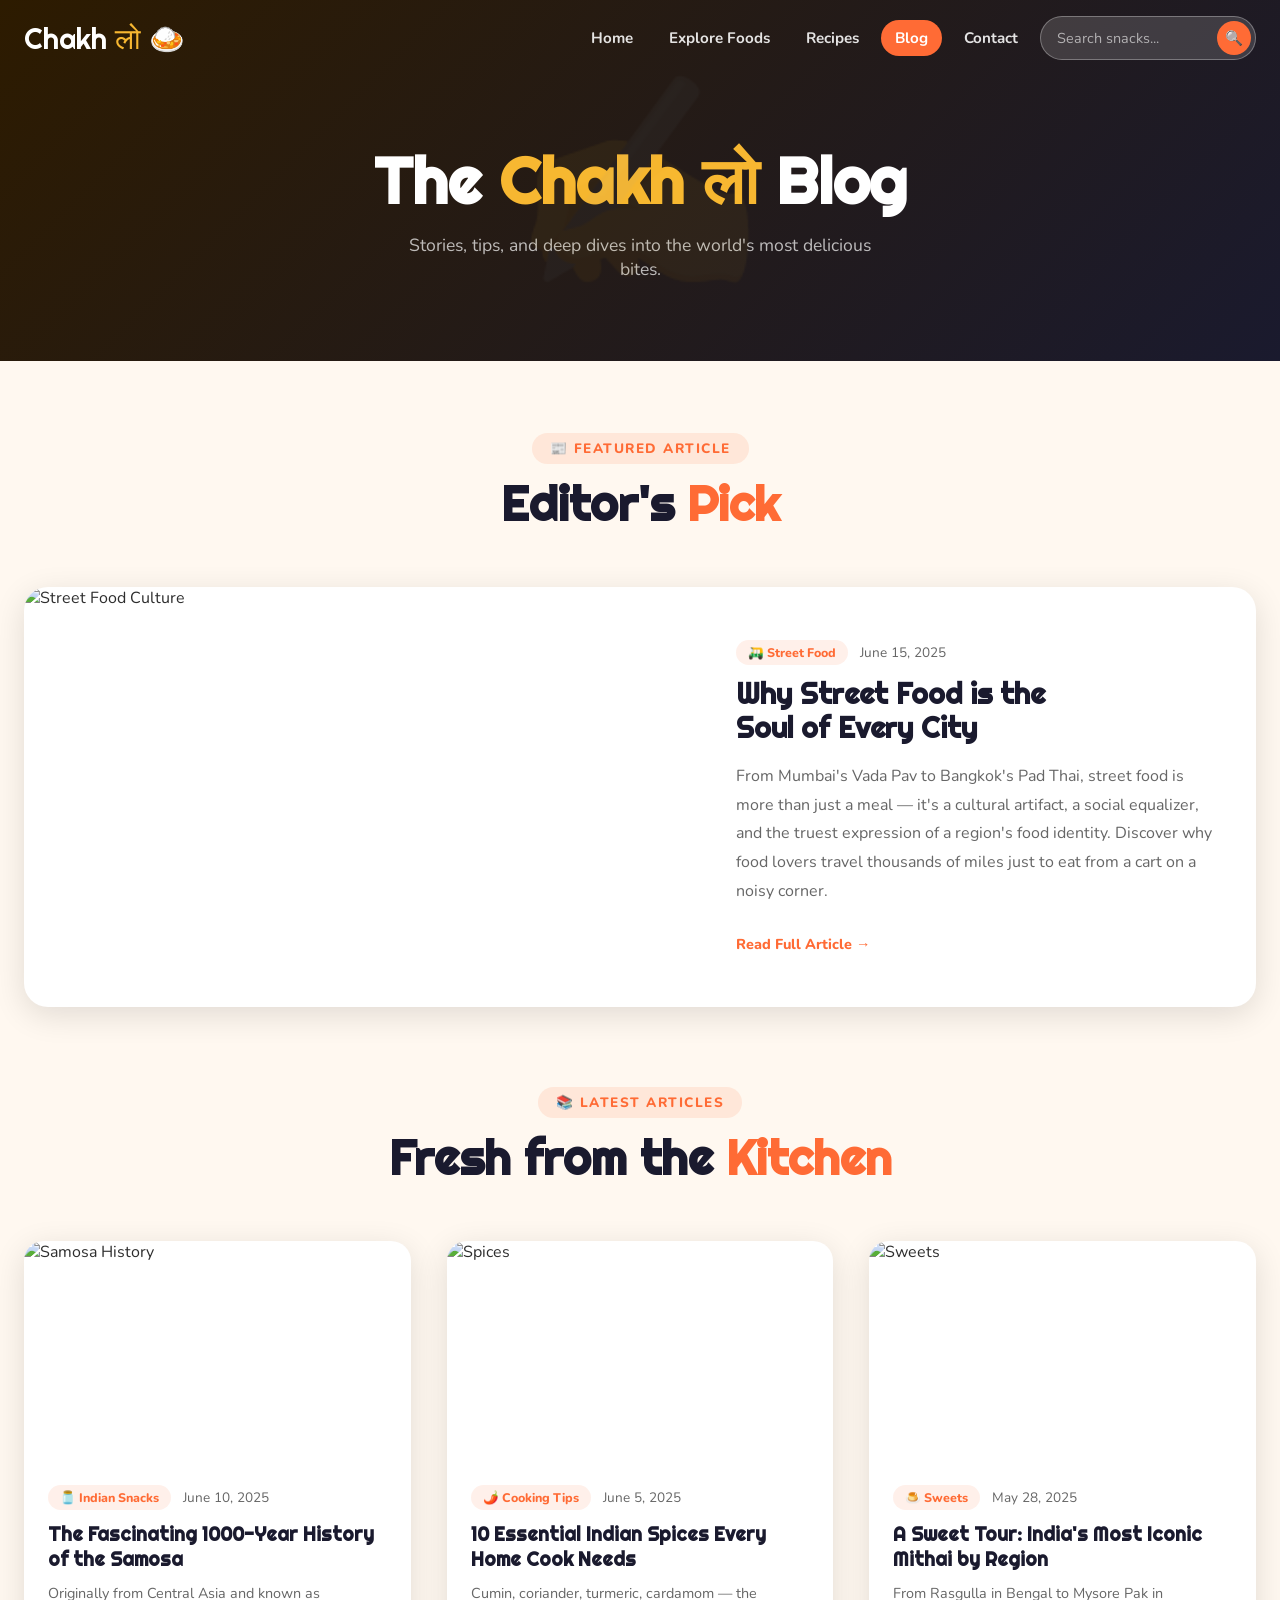
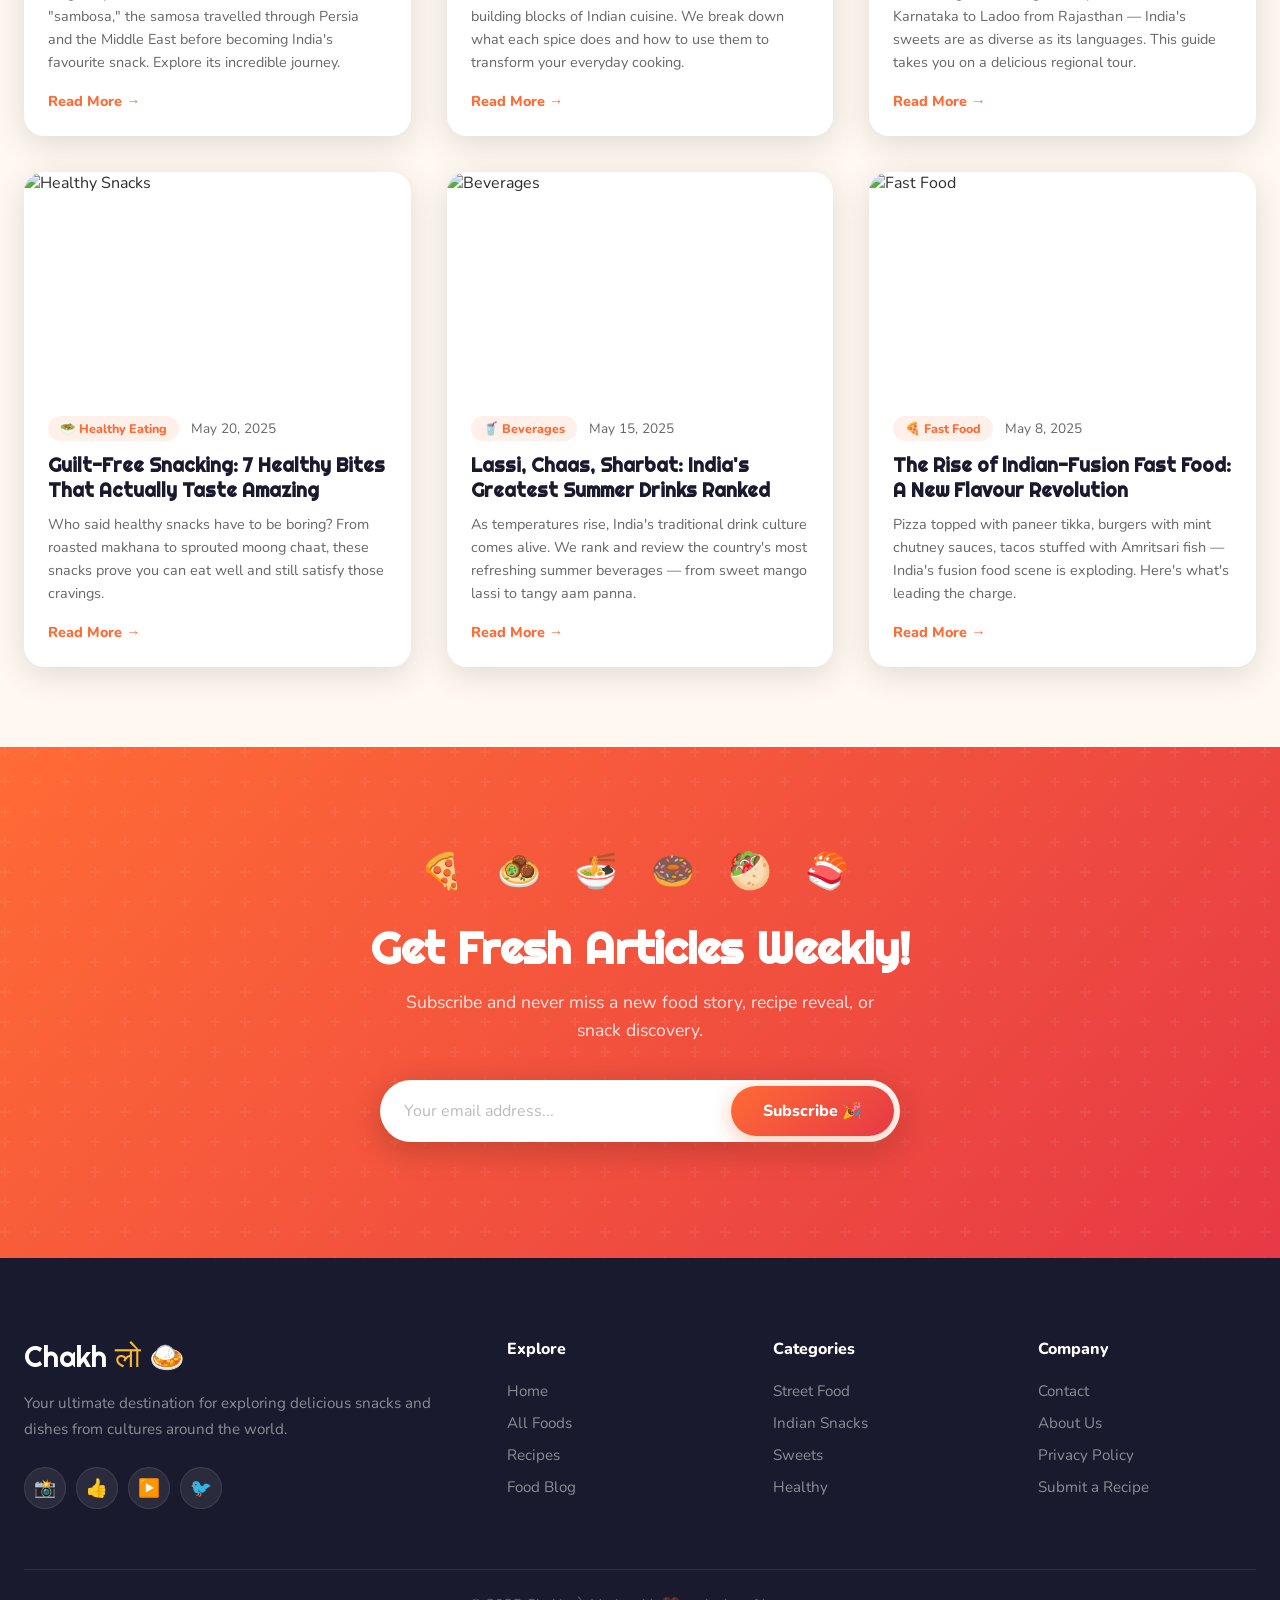
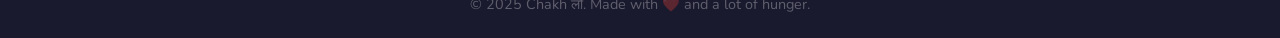
==== blog.html @ fe6eb41f "Add files via upload" ====
<!DOCTYPE html>
<html lang="en">
<head>
  <meta charset="UTF-8" />
  <meta name="viewport" content="width=device-width, initial-scale=1.0" />
  <title>Food Blog – Chakh लो</title>
  <meta name="description" content="Read the latest articles about street snacks, food culture, cooking tips, and more on Chakh लो Blog." />
  <link rel="preconnect" href="https://fonts.googleapis.com" />
  <link rel="preconnect" href="https://fonts.gstatic.com" crossorigin />
  <link href="https://fonts.googleapis.com/css2?family=Righteous&family=Nunito:wght@400;600;700;800&family=Dancing+Script:wght@700&display=swap" rel="stylesheet" />
  <link rel="stylesheet" href="style.css" />
</head>
<body>

  <nav class="navbar scrolled" id="navbar">
    <div class="nav-inner">
      <a href="index.html" class="logo">Chakh <span>लो</span> 🍛</a>
      <button class="hamburger" id="hamburger"><span></span><span></span><span></span></button>
      <ul class="nav-links" id="navLinks">
        <li><a href="index.html">Home</a></li>
        <li><a href="menu.html">Explore Foods</a></li>
        <li><a href="recipes.html">Recipes</a></li>
        <li><a href="blog.html" class="active">Blog</a></li>
        <li><a href="contact.html">Contact</a></li>
        <li><div class="nav-search"><input type="text" placeholder="Search snacks..." id="navSearchInput" /><button onclick="handleNavSearch()">🔍</button></div></li>
      </ul>
    </div>
  </nav>

  <section class="page-hero" data-emoji="✍️">
    <div class="container">
      <h1>The <span>Chakh लो</span> Blog</h1>
      <p>Stories, tips, and deep dives into the world's most delicious bites.</p>
    </div>
  </section>

  <!-- Featured Post -->
  <section style="padding: 72px 0 0; background: var(--cream);">
    <div class="container">
      <div class="section-header">
        <span class="tag">📰 Featured Article</span>
        <h2>Editor's <em>Pick</em></h2>
      </div>
      <div style="background: white; border-radius: 24px; overflow: hidden; box-shadow: var(--shadow); display: grid; grid-template-columns: 1.2fr 1fr; min-height: 420px;" class="reveal">
        <div style="overflow: hidden;">
          <img src="https://images.unsplash.com/photo-1476718406336-bb5a9690ee2a?w=800&q=85" alt="Street Food Culture" style="width:100%; height:100%; object-fit: cover; transition: transform 0.5s;" onmouseover="this.style.transform='scale(1.04)'" onmouseout="this.style.transform='scale(1)'" loading="lazy"/>
        </div>
        <div style="padding: 48px 40px; display: flex; flex-direction: column; justify-content: center;">
          <div class="blog-meta">
            <span class="blog-cat">🛺 Street Food</span>
            <span class="blog-date">June 15, 2025</span>
          </div>
          <h2 style="font-family: var(--font-display); font-size: 1.8rem; color: var(--dark); margin-bottom: 16px; line-height: 1.2;">Why Street Food is the<br/>Soul of Every City</h2>
          <p style="color: var(--text-light); line-height: 1.8; margin-bottom: 28px; font-size: 1rem;">From Mumbai's Vada Pav to Bangkok's Pad Thai, street food is more than just a meal — it's a cultural artifact, a social equalizer, and the truest expression of a region's food identity. Discover why food lovers travel thousands of miles just to eat from a cart on a noisy corner.</p>
          <a href="#" class="blog-read-more">Read Full Article →</a>
        </div>
      </div>
    </div>
  </section>

  <section class="blog-section">
    <div class="container">
      <div class="section-header">
        <span class="tag">📚 Latest Articles</span>
        <h2>Fresh from the <em>Kitchen</em></h2>
      </div>
      <div class="blog-grid">

        <div class="blog-card reveal">
          <div class="blog-card-img">
            <img src="https://images.unsplash.com/photo-1601050690597-df0568f70950?w=500&q=80" alt="Samosa History" loading="lazy"/>
          </div>
          <div class="blog-card-body">
            <div class="blog-meta">
              <span class="blog-cat">🫙 Indian Snacks</span>
              <span class="blog-date">June 10, 2025</span>
            </div>
            <h3>The Fascinating 1000-Year History of the Samosa</h3>
            <p>Originally from Central Asia and known as "sambosa," the samosa travelled through Persia and the Middle East before becoming India's favourite snack. Explore its incredible journey.</p>
            <a href="#" class="blog-read-more">Read More →</a>
          </div>
        </div>

        <div class="blog-card reveal">
          <div class="blog-card-img">
            <img src="https://images.unsplash.com/photo-1455619452474-d2be8b1e70cd?w=500&q=80" alt="Spices" loading="lazy"/>
          </div>
          <div class="blog-card-body">
            <div class="blog-meta">
              <span class="blog-cat">🌶️ Cooking Tips</span>
              <span class="blog-date">June 5, 2025</span>
            </div>
            <h3>10 Essential Indian Spices Every Home Cook Needs</h3>
            <p>Cumin, coriander, turmeric, cardamom — the building blocks of Indian cuisine. We break down what each spice does and how to use them to transform your everyday cooking.</p>
            <a href="#" class="blog-read-more">Read More →</a>
          </div>
        </div>

        <div class="blog-card reveal">
          <div class="blog-card-img">
            <img src="https://images.unsplash.com/photo-1551024601-bec78aea704b?w=500&q=80" alt="Sweets" loading="lazy"/>
          </div>
          <div class="blog-card-body">
            <div class="blog-meta">
              <span class="blog-cat">🍮 Sweets</span>
              <span class="blog-date">May 28, 2025</span>
            </div>
            <h3>A Sweet Tour: India's Most Iconic Mithai by Region</h3>
            <p>From Rasgulla in Bengal to Mysore Pak in Karnataka to Ladoo from Rajasthan — India's sweets are as diverse as its languages. This guide takes you on a delicious regional tour.</p>
            <a href="#" class="blog-read-more">Read More →</a>
          </div>
        </div>

        <div class="blog-card reveal">
          <div class="blog-card-img">
            <img src="https://images.unsplash.com/photo-1512621776951-a57141f2eefd?w=500&q=80" alt="Healthy Snacks" loading="lazy"/>
          </div>
          <div class="blog-card-body">
            <div class="blog-meta">
              <span class="blog-cat">🥗 Healthy Eating</span>
              <span class="blog-date">May 20, 2025</span>
            </div>
            <h3>Guilt-Free Snacking: 7 Healthy Bites That Actually Taste Amazing</h3>
            <p>Who said healthy snacks have to be boring? From roasted makhana to sprouted moong chaat, these snacks prove you can eat well and still satisfy those cravings.</p>
            <a href="#" class="blog-read-more">Read More →</a>
          </div>
        </div>

        <div class="blog-card reveal">
          <div class="blog-card-img">
            <img src="https://images.unsplash.com/photo-1544145945-f90425340c7e?w=500&q=80" alt="Beverages" loading="lazy"/>
          </div>
          <div class="blog-card-body">
            <div class="blog-meta">
              <span class="blog-cat">🥤 Beverages</span>
              <span class="blog-date">May 15, 2025</span>
            </div>
            <h3>Lassi, Chaas, Sharbat: India's Greatest Summer Drinks Ranked</h3>
            <p>As temperatures rise, India's traditional drink culture comes alive. We rank and review the country's most refreshing summer beverages — from sweet mango lassi to tangy aam panna.</p>
            <a href="#" class="blog-read-more">Read More →</a>
          </div>
        </div>

        <div class="blog-card reveal">
          <div class="blog-card-img">
            <img src="https://images.unsplash.com/photo-1565299624946-b28f40a0ae38?w=500&q=80" alt="Fast Food" loading="lazy"/>
          </div>
          <div class="blog-card-body">
            <div class="blog-meta">
              <span class="blog-cat">🍕 Fast Food</span>
              <span class="blog-date">May 8, 2025</span>
            </div>
            <h3>The Rise of Indian-Fusion Fast Food: A New Flavour Revolution</h3>
            <p>Pizza topped with paneer tikka, burgers with mint chutney sauces, tacos stuffed with Amritsari fish — India's fusion food scene is exploding. Here's what's leading the charge.</p>
            <a href="#" class="blog-read-more">Read More →</a>
          </div>
        </div>

      </div>
    </div>
  </section>

  <!-- Newsletter mini CTA -->
  <section class="newsletter">
    <div class="container">
      <div class="newsletter-inner">
        <div class="nl-emojis">🍕 🧆 🍜 🍩 🥙 🍣</div>
        <h2>Get Fresh Articles Weekly!</h2>
        <p>Subscribe and never miss a new food story, recipe reveal, or snack discovery.</p>
        <form class="nl-form" onsubmit="handleSubscribe(event)">
          <div class="nl-input-group">
            <input type="email" placeholder="Your email address..." required id="nlEmail"/>
            <button type="submit" class="btn btn-primary">Subscribe 🎉</button>
          </div>
        </form>
        <div id="nlSuccess" class="nl-success" style="display:none;">🎊 You're in! Welcome to the Chakh लो food family!</div>
      </div>
    </div>
  </section>

  <footer class="footer">
    <div class="container">
      <div class="footer-grid">
        <div class="footer-brand">
          <a href="index.html" class="logo">Chakh <span>लो</span> 🍛</a>
          <p>Your ultimate destination for exploring delicious snacks and dishes from cultures around the world.</p>
          <div class="social-links">
            <a href="#" class="social-btn">📸</a><a href="#" class="social-btn">👍</a><a href="#" class="social-btn">▶️</a><a href="#" class="social-btn">🐦</a>
          </div>
        </div>
        <div class="footer-links"><h4>Explore</h4><ul><li><a href="index.html">Home</a></li><li><a href="menu.html">All Foods</a></li><li><a href="recipes.html">Recipes</a></li><li><a href="blog.html">Food Blog</a></li></ul></div>
        <div class="footer-links"><h4>Categories</h4><ul><li><a href="menu.html?cat=street">Street Food</a></li><li><a href="menu.html?cat=indian">Indian Snacks</a></li><li><a href="menu.html?cat=sweets">Sweets</a></li><li><a href="menu.html?cat=healthy">Healthy</a></li></ul></div>
        <div class="footer-links"><h4>Company</h4><ul><li><a href="contact.html">Contact</a></li><li><a href="#">About Us</a></li><li><a href="#">Privacy Policy</a></li><li><a href="#">Submit a Recipe</a></li></ul></div>
      </div>
      <div class="footer-bottom"><p>© 2025 Chakh लो. Made with ❤️ and a lot of hunger.</p></div>
    </div>
  </footer>

  <script src="main.js"></script>
</body>
</html>
---- style.css ----
/* ============================================
   Chakh लो – Style Sheet
   ============================================ */

:root {
  --orange: #FF6B35;
  --red: #E63946;
  --yellow: #F7B731;
  --cream: #FFF8F0;
  --dark: #1A1A2E;
  --darkbrown: #2D1B00;
  --white: #FFFFFF;
  --green: #27AE60;
  --purple: #9B59B6;
  --teal: #1ABC9C;
  --text: #2D2D2D;
  --text-light: #666;
  --shadow: 0 8px 32px rgba(0,0,0,0.12);
  --shadow-hover: 0 16px 48px rgba(0,0,0,0.2);
  --radius: 20px;
  --radius-sm: 12px;
  --font-display: 'Righteous', cursive;
  --font-body: 'Nunito', sans-serif;
  --font-accent: 'Dancing Script', cursive;
  --transition: all 0.3s cubic-bezier(0.4, 0, 0.2, 1);
}

*, *::before, *::after { box-sizing: border-box; margin: 0; padding: 0; }

html { scroll-behavior: smooth; }

body {
  font-family: var(--font-body);
  background: var(--cream);
  color: var(--text);
  overflow-x: hidden;
}

img { max-width: 100%; display: block; }
a { text-decoration: none; color: inherit; }
ul { list-style: none; }

.container {
  max-width: 1280px;
  margin: 0 auto;
  padding: 0 24px;
}

/* ---- BUTTONS ---- */
.btn {
  display: inline-flex;
  align-items: center;
  gap: 8px;
  padding: 14px 32px;
  border-radius: 50px;
  font-family: var(--font-body);
  font-weight: 800;
  font-size: 1rem;
  cursor: pointer;
  border: none;
  transition: var(--transition);
  white-space: nowrap;
}
.btn-primary {
  background: linear-gradient(135deg, var(--orange), var(--red));
  color: white;
  box-shadow: 0 4px 20px rgba(255,107,53,0.4);
}
.btn-primary:hover {
  transform: translateY(-3px);
  box-shadow: 0 8px 32px rgba(255,107,53,0.55);
}
.btn-outline {
  background: transparent;
  color: white;
  border: 2px solid rgba(255,255,255,0.7);
}
.btn-outline:hover {
  background: rgba(255,255,255,0.15);
  border-color: white;
  transform: translateY(-3px);
}
.btn-outline-dark {
  background: transparent;
  color: var(--dark);
  border: 2px solid var(--dark);
  padding: 14px 32px;
}
.btn-outline-dark:hover {
  background: var(--dark);
  color: white;
  transform: translateY(-3px);
}
.btn-sm {
  background: linear-gradient(135deg, var(--orange), var(--red));
  color: white;
  padding: 10px 22px;
  font-size: 0.9rem;
  border-radius: 50px;
  display: inline-flex;
  align-items: center;
  gap: 6px;
  font-weight: 800;
  transition: var(--transition);
}
.btn-sm:hover { transform: translateY(-2px); box-shadow: 0 6px 20px rgba(255,107,53,0.4); }

/* ---- SECTION HEADER ---- */
.section-header {
  text-align: center;
  margin-bottom: 56px;
}
.section-header .tag {
  display: inline-block;
  background: rgba(255,107,53,0.12);
  color: var(--orange);
  font-weight: 800;
  font-size: 0.85rem;
  letter-spacing: 1.5px;
  text-transform: uppercase;
  padding: 6px 18px;
  border-radius: 50px;
  margin-bottom: 14px;
}
.section-header h2 {
  font-family: var(--font-display);
  font-size: clamp(2rem, 4vw, 3rem);
  color: var(--dark);
  line-height: 1.1;
  margin-bottom: 12px;
}
.section-header h2 em {
  font-style: normal;
  color: var(--orange);
}
.section-header p {
  color: var(--text-light);
  font-size: 1.1rem;
  max-width: 500px;
  margin: 0 auto;
}

.center-btn { text-align: center; margin-top: 48px; }

/* ============================================
   NAVBAR
   ============================================ */
.navbar {
  position: fixed;
  top: 0; left: 0; right: 0;
  z-index: 1000;
  padding: 16px 0;
  transition: var(--transition);
}
.navbar.scrolled {
  background: rgba(255,248,240,0.95);
  backdrop-filter: blur(20px);
  box-shadow: 0 4px 24px rgba(0,0,0,0.1);
  padding: 10px 0;
}
.nav-inner {
  max-width: 1280px;
  margin: 0 auto;
  padding: 0 24px;
  display: flex;
  align-items: center;
  gap: 32px;
}
.logo {
  font-family: var(--font-display);
  font-size: 1.8rem;
  color: white;
  white-space: nowrap;
  transition: var(--transition);
}
.navbar.scrolled .logo { color: var(--dark); }
.logo span { color: var(--yellow); }
.nav-links {
  display: flex;
  align-items: center;
  gap: 8px;
  margin-left: auto;
  flex-wrap: wrap;
}
.nav-links a {
  font-weight: 700;
  color: rgba(255,255,255,0.88);
  padding: 8px 14px;
  border-radius: 50px;
  transition: var(--transition);
  font-size: 0.95rem;
}
.navbar.scrolled .nav-links a { color: var(--text); }
.nav-links a:hover, .nav-links a.active {
  background: var(--orange);
  color: white !important;
}
.nav-search {
  display: flex;
  align-items: center;
  gap: 0;
  background: rgba(255,255,255,0.15);
  border-radius: 50px;
  padding: 4px 4px 4px 16px;
  border: 1.5px solid rgba(255,255,255,0.3);
  transition: var(--transition);
}
.navbar.scrolled .nav-search {
  background: #f0e8dc;
  border-color: #ddd;
}
.nav-search input {
  background: none;
  border: none;
  outline: none;
  color: white;
  font-family: var(--font-body);
  font-size: 0.9rem;
  width: 160px;
}
.navbar.scrolled .nav-search input { color: var(--text); }
.nav-search input::placeholder { color: rgba(255,255,255,0.6); }
.navbar.scrolled .nav-search input::placeholder { color: #999; }
.nav-search button {
  background: var(--orange);
  border: none;
  color: white;
  border-radius: 50%;
  width: 34px; height: 34px;
  cursor: pointer;
  font-size: 0.9rem;
  transition: var(--transition);
  display: flex; align-items: center; justify-content: center;
}
.nav-search button:hover { background: var(--red); transform: scale(1.1); }
.hamburger {
  display: none;
  flex-direction: column;
  gap: 5px;
  background: none;
  border: none;
  cursor: pointer;
  padding: 6px;
  margin-left: auto;
}
.hamburger span {
  display: block;
  width: 26px; height: 2.5px;
  background: white;
  border-radius: 4px;
  transition: var(--transition);
}
.navbar.scrolled .hamburger span { background: var(--dark); }

/* ============================================
   HERO
   ============================================ */
.hero {
  min-height: 100vh;
  background: linear-gradient(135deg, #1A1A2E 0%, #2D1B00 40%, #FF6B35 100%);
  display: flex;
  align-items: center;
  position: relative;
  overflow: hidden;
  padding: 120px 24px 60px;
}
.hero-bg-shapes {
  position: absolute;
  inset: 0;
  pointer-events: none;
}
.shape {
  position: absolute;
  border-radius: 50%;
  opacity: 0.07;
  background: var(--yellow);
}
.s1 { width: 600px; height: 600px; top: -200px; left: -200px; animation: pulse 8s infinite; }
.s2 { width: 400px; height: 400px; bottom: -100px; right: 30%; background: var(--orange); animation: pulse 6s infinite 2s; }
.s3 { width: 200px; height: 200px; top: 30%; right: 10%; background: white; animation: pulse 5s infinite 1s; }

@keyframes pulse {
  0%, 100% { transform: scale(1); }
  50% { transform: scale(1.08); }
}

.hero-food-float {
  position: absolute;
  inset: 0;
  pointer-events: none;
}
.float-item {
  position: absolute;
  font-size: 2.5rem;
  animation: floatAnim 6s ease-in-out infinite;
  opacity: 0.5;
  filter: drop-shadow(0 4px 12px rgba(0,0,0,0.3));
}
.f1 { top: 15%; left: 5%; animation-delay: 0s; font-size: 2.2rem; }
.f2 { top: 70%; left: 8%; animation-delay: 1s; font-size: 2.8rem; }
.f3 { top: 20%; right: 5%; animation-delay: 2s; font-size: 2rem; }
.f4 { top: 80%; right: 8%; animation-delay: 0.5s; font-size: 2.5rem; }
.f5 { top: 50%; left: 2%; animation-delay: 1.5s; font-size: 2rem; }
.f6 { top: 40%; right: 2%; animation-delay: 2.5s; font-size: 2.2rem; }
.f7 { bottom: 20%; left: 12%; animation-delay: 3s; font-size: 1.8rem; }
.f8 { top: 10%; right: 15%; animation-delay: 0.8s; font-size: 2rem; }

@keyframes floatAnim {
  0%, 100% { transform: translateY(0) rotate(0deg); }
  33% { transform: translateY(-20px) rotate(5deg); }
  66% { transform: translateY(10px) rotate(-3deg); }
}

.hero-content {
  position: relative;
  z-index: 2;
  max-width: 620px;
  flex-shrink: 0;
}
.hero-badge {
  display: inline-flex;
  align-items: center;
  gap: 6px;
  background: rgba(247,183,49,0.2);
  border: 1.5px solid rgba(247,183,49,0.5);
  color: var(--yellow);
  padding: 8px 20px;
  border-radius: 50px;
  font-weight: 800;
  font-size: 0.9rem;
  margin-bottom: 24px;
  animation: slideDown 0.6s ease both;
}
.hero-title {
  margin-bottom: 20px;
  animation: slideUp 0.7s ease both 0.1s;
}
.hero-title .line1 {
  display: block;
  font-family: var(--font-accent);
  font-size: clamp(2.8rem, 6vw, 5rem);
  color: var(--yellow);
  line-height: 1;
  text-shadow: 0 4px 20px rgba(247,183,49,0.4);
}
.hero-title .line2 {
  display: block;
  font-family: var(--font-display);
  font-size: clamp(2rem, 5vw, 3.8rem);
  color: white;
  line-height: 1.1;
  margin-top: 8px;
}
.hero-title .line2 em {
  font-style: normal;
  background: linear-gradient(to right, var(--orange), var(--yellow));
  -webkit-background-clip: text;
  -webkit-text-fill-color: transparent;
  background-clip: text;
}
.hero-sub {
  color: rgba(255,255,255,0.78);
  font-size: 1.15rem;
  line-height: 1.7;
  margin-bottom: 36px;
  animation: slideUp 0.7s ease both 0.2s;
}
.hero-btns {
  display: flex;
  gap: 16px;
  flex-wrap: wrap;
  margin-bottom: 48px;
  animation: slideUp 0.7s ease both 0.3s;
}
.hero-stats {
  display: flex;
  align-items: center;
  gap: 20px;
  animation: slideUp 0.7s ease both 0.4s;
}
.stat span {
  display: block;
  font-family: var(--font-display);
  font-size: 1.8rem;
  color: var(--yellow);
  line-height: 1;
}
.stat label {
  font-size: 0.85rem;
  color: rgba(255,255,255,0.6);
  font-weight: 600;
}
.stat-sep {
  width: 1.5px;
  height: 40px;
  background: rgba(255,255,255,0.2);
}

.hero-image-stack {
  position: absolute;
  right: 5%;
  bottom: 8%;
  display: flex;
  gap: 20px;
  align-items: flex-end;
  z-index: 2;
  animation: slideUp 0.9s ease both 0.5s;
}
.hero-img-card {
  border-radius: var(--radius);
  overflow: hidden;
  box-shadow: 0 20px 60px rgba(0,0,0,0.4);
  position: relative;
  transition: var(--transition);
  cursor: pointer;
}
.hero-img-card:hover { transform: translateY(-12px) scale(1.03); }
.hc1 { width: 160px; height: 200px; transform: rotate(-4deg); }
.hc2 { width: 150px; height: 230px; transform: rotate(2deg); }
.hc3 { width: 155px; height: 210px; transform: rotate(-2deg); }
.hero-img-card img { width: 100%; height: 100%; object-fit: cover; }
.img-label {
  position: absolute;
  bottom: 0; left: 0; right: 0;
  background: linear-gradient(transparent, rgba(0,0,0,0.75));
  color: white;
  padding: 20px 10px 10px;
  font-weight: 700;
  font-size: 0.85rem;
  text-align: center;
}

.hero-scroll-hint {
  position: absolute;
  bottom: 32px;
  left: 50%;
  transform: translateX(-50%);
  text-align: center;
  color: rgba(255,255,255,0.5);
  font-size: 0.8rem;
  font-weight: 600;
  animation: fadeIn 1.2s ease both 1.5s;
}
.scroll-arrow {
  font-size: 1.3rem;
  animation: bounce 2s infinite;
  margin-top: 4px;
}
@keyframes bounce {
  0%, 100% { transform: translateY(0); }
  50% { transform: translateY(8px); }
}
@keyframes slideUp { from { opacity: 0; transform: translateY(30px); } to { opacity: 1; transform: translateY(0); } }
@keyframes slideDown { from { opacity: 0; transform: translateY(-20px); } to { opacity: 1; transform: translateY(0); } }
@keyframes fadeIn { from { opacity: 0; } to { opacity: 1; } }

/* ============================================
   CATEGORIES
   ============================================ */
.categories {
  padding: 100px 0;
  background: var(--cream);
}
.categories-grid {
  display: grid;
  grid-template-columns: repeat(auto-fill, minmax(300px, 1fr));
  gap: 28px;
}
.cat-card {
  border-radius: var(--radius);
  overflow: hidden;
  background: white;
  box-shadow: var(--shadow);
  transition: var(--transition);
  position: relative;
  display: block;
}
.cat-card:hover {
  transform: translateY(-10px);
  box-shadow: var(--shadow-hover);
}
.cat-img {
  height: 200px;
  overflow: hidden;
  position: relative;
}
.cat-img img {
  width: 100%;
  height: 100%;
  object-fit: cover;
  transition: transform 0.5s ease;
}
.cat-card:hover .cat-img img { transform: scale(1.08); }
.cat-card::before {
  content: '';
  position: absolute;
  bottom: 0; left: 0; right: 0;
  height: 6px;
  background: var(--c);
  z-index: 1;
}
.cat-info {
  padding: 20px 24px 24px;
  position: relative;
}
.cat-emoji {
  font-size: 2rem;
  display: block;
  margin-bottom: 8px;
}
.cat-info h3 {
  font-family: var(--font-display);
  font-size: 1.25rem;
  color: var(--dark);
  margin-bottom: 6px;
}
.cat-info p {
  color: var(--text-light);
  font-size: 0.9rem;
  line-height: 1.5;
  margin-bottom: 14px;
}
.cat-count {
  display: inline-block;
  background: rgba(255,107,53,0.1);
  color: var(--orange);
  font-size: 0.8rem;
  font-weight: 800;
  padding: 4px 14px;
  border-radius: 50px;
}

/* ============================================
   POPULAR FOODS
   ============================================ */
.popular {
  padding: 100px 0;
  background: #FFF3E8;
  position: relative;
}
.popular::before {
  content: '';
  position: absolute;
  top: 0; left: 0; right: 0;
  height: 4px;
  background: linear-gradient(to right, var(--orange), var(--yellow), var(--red), var(--orange));
  background-size: 200% auto;
  animation: shimmer 3s linear infinite;
}
@keyframes shimmer { to { background-position: 200% center; } }

.popular-grid {
  display: grid;
  grid-template-columns: repeat(auto-fill, minmax(320px, 1fr));
  gap: 32px;
}
.food-card {
  background: white;
  border-radius: var(--radius);
  overflow: hidden;
  box-shadow: var(--shadow);
  transition: var(--transition);
}
.food-card:hover {
  transform: translateY(-10px);
  box-shadow: var(--shadow-hover);
}
.food-card-img {
  height: 240px;
  position: relative;
  overflow: hidden;
}
.food-card-img img {
  width: 100%; height: 100%;
  object-fit: cover;
  transition: transform 0.5s ease;
}
.food-card:hover .food-card-img img { transform: scale(1.08); }
.food-badge {
  position: absolute;
  top: 14px; left: 14px;
  background: var(--red);
  color: white;
  font-size: 0.78rem;
  font-weight: 800;
  padding: 5px 12px;
  border-radius: 50px;
  z-index: 2;
}
.food-badge.new { background: var(--teal); }
.food-badge.popular { background: var(--purple); }
.food-badge.sweet { background: #e91e8c; }
.wishlist-btn {
  position: absolute;
  top: 14px; right: 14px;
  background: white;
  border: none;
  border-radius: 50%;
  width: 38px; height: 38px;
  font-size: 1.2rem;
  cursor: pointer;
  display: flex; align-items: center; justify-content: center;
  transition: var(--transition);
  box-shadow: 0 2px 12px rgba(0,0,0,0.15);
  z-index: 2;
}
.wishlist-btn:hover { transform: scale(1.15); }
.wishlist-btn.active { color: var(--red); }

.food-card-body { padding: 22px; }
.food-tag {
  display: inline-block;
  background: rgba(255,107,53,0.1);
  color: var(--orange);
  font-size: 0.78rem;
  font-weight: 800;
  text-transform: uppercase;
  letter-spacing: 1px;
  padding: 4px 12px;
  border-radius: 50px;
  margin-bottom: 12px;
}
.food-card-body h3 {
  font-family: var(--font-display);
  font-size: 1.3rem;
  color: var(--dark);
  margin-bottom: 8px;
}
.food-card-body p {
  color: var(--text-light);
  font-size: 0.9rem;
  line-height: 1.6;
  margin-bottom: 16px;
}
.food-meta {
  display: flex;
  gap: 12px;
  margin-bottom: 18px;
  font-size: 0.85rem;
  color: var(--text-light);
  font-weight: 700;
  flex-wrap: wrap;
}

/* ============================================
   SNACK OF THE DAY
   ============================================ */
.snack-of-day {
  padding: 100px 0;
  background: linear-gradient(135deg, var(--darkbrown) 0%, #1A1A2E 100%);
  position: relative;
  overflow: hidden;
}
.snack-of-day::before {
  content: '🍛';
  position: absolute;
  font-size: 300px;
  top: -80px;
  right: -60px;
  opacity: 0.04;
  pointer-events: none;
}
.sotd-inner {
  display: grid;
  grid-template-columns: 1fr 1fr;
  gap: 80px;
  align-items: center;
}
.sotd-label {
  display: inline-flex;
  align-items: center;
  gap: 8px;
  background: rgba(247,183,49,0.15);
  color: var(--yellow);
  font-weight: 800;
  font-size: 0.9rem;
  padding: 8px 20px;
  border-radius: 50px;
  border: 1.5px solid rgba(247,183,49,0.3);
  margin-bottom: 20px;
}
.sotd-text h2 {
  font-family: var(--font-display);
  font-size: clamp(2rem, 4vw, 3rem);
  color: white;
  line-height: 1.15;
  margin-bottom: 20px;
}
.sotd-text h2 em {
  font-style: normal;
  color: var(--yellow);
}
.sotd-desc {
  color: rgba(255,255,255,0.72);
  font-size: 1.05rem;
  line-height: 1.8;
  margin-bottom: 28px;
}
.sotd-tags {
  display: flex;
  gap: 10px;
  flex-wrap: wrap;
  margin-bottom: 36px;
}
.sotd-tags span {
  background: rgba(255,255,255,0.1);
  color: rgba(255,255,255,0.85);
  padding: 6px 16px;
  border-radius: 50px;
  font-size: 0.85rem;
  font-weight: 700;
  border: 1px solid rgba(255,255,255,0.15);
}
.sotd-actions { display: flex; gap: 16px; flex-wrap: wrap; }
.sotd-img-wrap {
  border-radius: 24px;
  overflow: hidden;
  box-shadow: 0 32px 80px rgba(0,0,0,0.5);
  position: relative;
}
.sotd-img-wrap img {
  width: 100%;
  height: 480px;
  object-fit: cover;
  transition: transform 0.5s ease;
}
.sotd-img-wrap:hover img { transform: scale(1.04); }
.sotd-badge {
  position: absolute;
  top: 20px;
  right: 20px;
  background: var(--yellow);
  color: var(--dark);
  font-weight: 900;
  padding: 10px 20px;
  border-radius: 50px;
  font-size: 0.9rem;
  box-shadow: 0 4px 16px rgba(247,183,49,0.5);
}

/* ============================================
   ABOUT
   ============================================ */
.about {
  padding: 100px 0;
  background: var(--cream);
}
.about-inner {
  display: grid;
  grid-template-columns: 1fr 1fr;
  gap: 80px;
  align-items: center;
}
.about-img-grid {
  display: grid;
  grid-template-columns: 1fr 1fr;
  gap: 16px;
}
.about-img-grid img {
  border-radius: var(--radius);
  height: 200px;
  width: 100%;
  object-fit: cover;
  transition: var(--transition);
  box-shadow: var(--shadow);
}
.about-img-grid img:nth-child(2) { margin-top: 28px; }
.about-img-grid img:nth-child(3) { margin-top: -28px; }
.about-img-grid img:hover { transform: scale(1.03) rotate(1deg); }

.about-text .tag {
  display: inline-block;
  background: rgba(255,107,53,0.12);
  color: var(--orange);
  font-weight: 800;
  font-size: 0.85rem;
  letter-spacing: 1.5px;
  text-transform: uppercase;
  padding: 6px 18px;
  border-radius: 50px;
  margin-bottom: 16px;
}
.about-text h2 {
  font-family: var(--font-display);
  font-size: clamp(2rem, 3.5vw, 2.8rem);
  color: var(--dark);
  margin-bottom: 20px;
  line-height: 1.15;
}
.about-text h2 em { font-style: normal; color: var(--orange); }
.about-text p {
  color: var(--text-light);
  font-size: 1.05rem;
  line-height: 1.8;
  margin-bottom: 16px;
}
.about-pillars {
  display: flex;
  gap: 12px;
  flex-wrap: wrap;
  margin: 28px 0 36px;
}
.pillar {
  display: flex;
  align-items: center;
  gap: 8px;
  background: white;
  padding: 10px 18px;
  border-radius: 50px;
  box-shadow: 0 4px 16px rgba(0,0,0,0.08);
  font-weight: 700;
  font-size: 0.9rem;
  border: 2px solid #f0e8dc;
}

/* ============================================
   NEWSLETTER
   ============================================ */
.newsletter {
  padding: 100px 0;
  background: linear-gradient(135deg, var(--orange) 0%, var(--red) 100%);
  text-align: center;
  position: relative;
  overflow: hidden;
}
.newsletter::before {
  content: '';
  position: absolute;
  inset: 0;
  background: url("data:image/svg+xml,%3Csvg width='60' height='60' viewBox='0 0 60 60' xmlns='http://www.w3.org/2000/svg'%3E%3Cg fill='none' fill-rule='evenodd'%3E%3Cg fill='%23ffffff' fill-opacity='0.05'%3E%3Cpath d='M36 34v-4h-2v4h-4v2h4v4h2v-4h4v-2h-4zm0-30V0h-2v4h-4v2h4v4h2V6h4V4h-4zM6 34v-4H4v4H0v2h4v4h2v-4h4v-2H6zM6 4V0H4v4H0v2h4v4h2V6h4V4H6z'/%3E%3C/g%3E%3C/g%3E%3C/svg%3E");
}
.nl-emojis {
  font-size: 2.2rem;
  letter-spacing: 12px;
  margin-bottom: 24px;
  animation: wiggle 3s ease-in-out infinite;
}
@keyframes wiggle {
  0%, 100% { transform: rotate(0deg); }
  25% { transform: rotate(2deg); }
  75% { transform: rotate(-2deg); }
}
.newsletter h2 {
  font-family: var(--font-display);
  font-size: clamp(1.8rem, 4vw, 2.8rem);
  color: white;
  margin-bottom: 12px;
}
.newsletter p {
  color: rgba(255,255,255,0.85);
  font-size: 1.1rem;
  max-width: 480px;
  margin: 0 auto 36px;
  line-height: 1.6;
}
.nl-form { position: relative; z-index: 1; }
.nl-input-group {
  display: flex;
  gap: 0;
  max-width: 520px;
  margin: 0 auto 16px;
  background: white;
  border-radius: 50px;
  padding: 6px 6px 6px 24px;
  box-shadow: 0 8px 32px rgba(0,0,0,0.2);
}
.nl-input-group input {
  flex: 1;
  border: none;
  outline: none;
  font-family: var(--font-body);
  font-size: 1rem;
  color: var(--text);
  background: none;
}
.nl-input-group input::placeholder { color: #bbb; }
.nl-form small {
  display: block;
  color: rgba(255,255,255,0.7);
  font-size: 0.85rem;
}
.nl-success {
  background: rgba(255,255,255,0.2);
  color: white;
  padding: 16px 28px;
  border-radius: 50px;
  font-weight: 800;
  font-size: 1.1rem;
  display: inline-block;
  margin-top: 20px;
  animation: slideUp 0.4s ease both;
}

/* ============================================
   FOOTER
   ============================================ */
.footer {
  background: var(--dark);
  padding: 80px 0 0;
}
.footer-grid {
  display: grid;
  grid-template-columns: 2fr 1fr 1fr 1fr;
  gap: 48px;
  padding-bottom: 60px;
  border-bottom: 1px solid rgba(255,255,255,0.08);
}
.footer-brand .logo { margin-bottom: 16px; display: block; }
.footer-brand p {
  color: rgba(255,255,255,0.5);
  font-size: 0.95rem;
  line-height: 1.7;
  margin-bottom: 24px;
}
.social-links { display: flex; gap: 10px; }
.social-btn {
  width: 42px; height: 42px;
  border-radius: 50%;
  background: rgba(255,255,255,0.08);
  display: flex; align-items: center; justify-content: center;
  font-size: 1.1rem;
  transition: var(--transition);
  border: 1px solid rgba(255,255,255,0.1);
}
.social-btn:hover { background: var(--orange); transform: translateY(-3px); }
.footer-links h4 {
  color: white;
  font-weight: 800;
  margin-bottom: 20px;
  font-size: 1rem;
}
.footer-links ul { display: flex; flex-direction: column; gap: 10px; }
.footer-links a {
  color: rgba(255,255,255,0.5);
  font-size: 0.95rem;
  transition: var(--transition);
}
.footer-links a:hover { color: var(--orange); padding-left: 4px; }
.footer-bottom {
  text-align: center;
  padding: 24px;
  color: rgba(255,255,255,0.3);
  font-size: 0.9rem;
}

/* ============================================
   MENU PAGE
   ============================================ */
.page-hero {
  background: linear-gradient(135deg, var(--darkbrown), #1A1A2E);
  padding: 140px 0 80px;
  text-align: center;
  position: relative;
  overflow: hidden;
}
.page-hero::after {
  content: attr(data-emoji);
  position: absolute;
  font-size: 200px;
  opacity: 0.05;
  top: 50%; left: 50%;
  transform: translate(-50%, -50%);
  pointer-events: none;
}
.page-hero h1 {
  font-family: var(--font-display);
  font-size: clamp(2.4rem, 5vw, 4rem);
  color: white;
  margin-bottom: 12px;
}
.page-hero h1 span { color: var(--yellow); }
.page-hero p {
  color: rgba(255,255,255,0.7);
  font-size: 1.1rem;
  max-width: 500px;
  margin: 0 auto;
}

.menu-controls {
  padding: 48px 0 32px;
  background: var(--cream);
}
.menu-controls-inner {
  display: flex;
  gap: 16px;
  align-items: center;
  flex-wrap: wrap;
}
.search-bar {
  display: flex;
  align-items: center;
  gap: 0;
  background: white;
  border-radius: 50px;
  padding: 6px 6px 6px 20px;
  box-shadow: 0 4px 20px rgba(0,0,0,0.08);
  flex: 1;
  min-width: 240px;
  border: 2px solid transparent;
  transition: var(--transition);
}
.search-bar:focus-within { border-color: var(--orange); }
.search-bar input {
  flex: 1;
  border: none;
  outline: none;
  font-family: var(--font-body);
  font-size: 1rem;
  background: none;
}
.search-bar button {
  background: var(--orange);
  border: none;
  color: white;
  border-radius: 50%;
  width: 38px; height: 38px;
  cursor: pointer;
  font-size: 1rem;
  display: flex; align-items: center; justify-content: center;
  transition: var(--transition);
  flex-shrink: 0;
}
.search-bar button:hover { background: var(--red); }

.filter-tabs {
  display: flex;
  gap: 8px;
  flex-wrap: wrap;
}
.filter-btn {
  padding: 10px 20px;
  border-radius: 50px;
  border: 2px solid #e0d4c8;
  background: white;
  font-family: var(--font-body);
  font-weight: 700;
  font-size: 0.9rem;
  cursor: pointer;
  transition: var(--transition);
  color: var(--text);
}
.filter-btn:hover, .filter-btn.active {
  background: var(--orange);
  border-color: var(--orange);
  color: white;
  transform: translateY(-2px);
}

.menu-section {
  padding: 60px 0 100px;
  background: var(--cream);
}
.menu-grid {
  display: grid;
  grid-template-columns: repeat(auto-fill, minmax(280px, 1fr));
  gap: 28px;
}
.menu-item {
  background: white;
  border-radius: var(--radius);
  overflow: hidden;
  box-shadow: var(--shadow);
  transition: var(--transition);
  display: none;
}
.menu-item.visible { display: block; }
.menu-item:hover { transform: translateY(-8px); box-shadow: var(--shadow-hover); }
.menu-item-img {
  height: 200px;
  overflow: hidden;
  position: relative;
}
.menu-item-img img { width:100%; height:100%; object-fit: cover; transition: transform 0.5s; }
.menu-item:hover .menu-item-img img { transform: scale(1.07); }
.menu-item-body { padding: 18px 20px 22px; }
.menu-item-body h3 {
  font-family: var(--font-display);
  font-size: 1.1rem;
  color: var(--dark);
  margin-bottom: 6px;
}
.menu-item-body p { color: var(--text-light); font-size: 0.88rem; line-height: 1.5; margin-bottom: 14px; }
.menu-item-footer {
  display: flex;
  align-items: center;
  justify-content: space-between;
}
.item-cat {
  background: rgba(255,107,53,0.1);
  color: var(--orange);
  padding: 4px 12px;
  border-radius: 50px;
  font-size: 0.78rem;
  font-weight: 800;
}

/* ============================================
   RECIPES PAGE
   ============================================ */
.recipes-section {
  padding: 80px 0;
  background: var(--cream);
}
.recipe-grid {
  display: grid;
  grid-template-columns: repeat(auto-fill, minmax(340px, 1fr));
  gap: 36px;
}
.recipe-card {
  background: white;
  border-radius: var(--radius);
  overflow: hidden;
  box-shadow: var(--shadow);
  transition: var(--transition);
}
.recipe-card:hover { transform: translateY(-10px); box-shadow: var(--shadow-hover); }
.recipe-card-img {
  height: 260px;
  overflow: hidden;
  position: relative;
}
.recipe-card-img img { width:100%; height:100%; object-fit: cover; transition: transform 0.5s; }
.recipe-card:hover .recipe-card-img img { transform: scale(1.06); }
.recipe-overlay {
  position: absolute;
  inset: 0;
  background: linear-gradient(transparent 40%, rgba(0,0,0,0.7));
  display: flex;
  flex-direction: column;
  justify-content: flex-end;
  padding: 24px;
  color: white;
}
.recipe-overlay h3 { font-family: var(--font-display); font-size: 1.4rem; margin-bottom: 6px; }
.recipe-overlay .recipe-meta { font-size: 0.85rem; opacity: 0.85; display: flex; gap: 16px; }
.recipe-body { padding: 20px 24px 24px; }
.recipe-body p { color: var(--text-light); font-size: 0.9rem; line-height: 1.6; margin-bottom: 20px; }
.recipe-info { display: flex; gap: 20px; margin-bottom: 20px; flex-wrap: wrap; }
.recipe-info-item { display: flex; flex-direction: column; gap: 2px; }
.recipe-info-item span { font-size: 0.78rem; color: var(--text-light); font-weight: 600; }
.recipe-info-item strong { font-size: 0.95rem; color: var(--dark); }
.recipe-steps h4 { font-weight: 800; margin-bottom: 12px; color: var(--dark); }
.recipe-steps ol { padding-left: 20px; }
.recipe-steps li { color: var(--text-light); font-size: 0.9rem; line-height: 1.6; margin-bottom: 8px; }

/* ============================================
   BLOG PAGE
   ============================================ */
.blog-section {
  padding: 80px 0;
  background: var(--cream);
}
.blog-grid {
  display: grid;
  grid-template-columns: repeat(auto-fill, minmax(340px, 1fr));
  gap: 36px;
}
.blog-card {
  background: white;
  border-radius: var(--radius);
  overflow: hidden;
  box-shadow: var(--shadow);
  transition: var(--transition);
}
.blog-card:hover { transform: translateY(-8px); box-shadow: var(--shadow-hover); }
.blog-card-img {
  height: 220px;
  overflow: hidden;
}
.blog-card-img img { width:100%; height:100%; object-fit: cover; transition: transform 0.5s; }
.blog-card:hover .blog-card-img img { transform: scale(1.06); }
.blog-card-body { padding: 24px; }
.blog-meta { display: flex; gap: 12px; margin-bottom: 12px; }
.blog-cat {
  background: rgba(255,107,53,0.1);
  color: var(--orange);
  padding: 4px 12px;
  border-radius: 50px;
  font-size: 0.78rem;
  font-weight: 800;
}
.blog-date { color: var(--text-light); font-size: 0.85rem; display: flex; align-items: center; }
.blog-card-body h3 {
  font-family: var(--font-display);
  font-size: 1.2rem;
  color: var(--dark);
  margin-bottom: 10px;
  line-height: 1.3;
}
.blog-card-body p { color: var(--text-light); font-size: 0.9rem; line-height: 1.6; margin-bottom: 16px; }
.blog-read-more {
  display: inline-flex;
  align-items: center;
  gap: 6px;
  color: var(--orange);
  font-weight: 800;
  font-size: 0.9rem;
  transition: var(--transition);
}
.blog-read-more:hover { gap: 10px; }

/* ============================================
   CONTACT PAGE
   ============================================ */
.contact-section {
  padding: 80px 0;
  background: var(--cream);
}
.contact-inner {
  display: grid;
  grid-template-columns: 1fr 1fr;
  gap: 80px;
  align-items: start;
}
.contact-info h2 {
  font-family: var(--font-display);
  font-size: clamp(1.8rem, 3vw, 2.5rem);
  color: var(--dark);
  margin-bottom: 16px;
  line-height: 1.15;
}
.contact-info h2 em { font-style: normal; color: var(--orange); }
.contact-info p { color: var(--text-light); font-size: 1.05rem; line-height: 1.8; margin-bottom: 36px; }
.contact-details { display: flex; flex-direction: column; gap: 20px; margin-bottom: 40px; }
.contact-item {
  display: flex;
  align-items: flex-start;
  gap: 16px;
}
.contact-icon {
  width: 48px; height: 48px;
  background: rgba(255,107,53,0.1);
  border-radius: 14px;
  display: flex; align-items: center; justify-content: center;
  font-size: 1.3rem;
  flex-shrink: 0;
}
.contact-item-text h4 { font-weight: 800; color: var(--dark); margin-bottom: 4px; }
.contact-item-text p { color: var(--text-light); font-size: 0.9rem; line-height: 1.5; margin: 0; }
.contact-social h4 { font-weight: 800; color: var(--dark); margin-bottom: 16px; }
.contact-social .social-links { gap: 12px; }
.contact-social .social-btn {
  background: #f0e8dc;
  border: 2px solid #e0d4c8;
  color: var(--text);
}
.contact-social .social-btn:hover { background: var(--orange); color: white; border-color: var(--orange); }

.contact-form {
  background: white;
  border-radius: var(--radius);
  padding: 40px;
  box-shadow: var(--shadow);
}
.contact-form h3 {
  font-family: var(--font-display);
  font-size: 1.5rem;
  color: var(--dark);
  margin-bottom: 28px;
}
.form-group { margin-bottom: 22px; }
.form-group label {
  display: block;
  font-weight: 700;
  color: var(--dark);
  margin-bottom: 8px;
  font-size: 0.9rem;
}
.form-group input,
.form-group select,
.form-group textarea {
  width: 100%;
  padding: 14px 18px;
  border: 2px solid #e0d4c8;
  border-radius: var(--radius-sm);
  font-family: var(--font-body);
  font-size: 1rem;
  color: var(--text);
  background: #fdf8f3;
  transition: var(--transition);
  outline: none;
  resize: vertical;
}
.form-group input:focus,
.form-group select:focus,
.form-group textarea:focus {
  border-color: var(--orange);
  background: white;
  box-shadow: 0 0 0 4px rgba(255,107,53,0.1);
}
.form-row { display: grid; grid-template-columns: 1fr 1fr; gap: 16px; }
.form-success {
  display: none;
  background: rgba(39,174,96,0.1);
  border: 2px solid var(--green);
  color: var(--green);
  padding: 16px 20px;
  border-radius: var(--radius-sm);
  font-weight: 700;
  text-align: center;
  margin-top: 16px;
}

/* ============================================
   SCROLL ANIMATIONS
   ============================================ */
.reveal {
  opacity: 0;
  transform: translateY(40px);
  transition: opacity 0.7s ease, transform 0.7s ease;
}
.reveal.visible {
  opacity: 1;
  transform: translateY(0);
}

/* ============================================
   RESPONSIVE
   ============================================ */
@media (max-width: 1024px) {
  .hero-image-stack { display: none; }
  .sotd-inner { grid-template-columns: 1fr; gap: 48px; }
  .sotd-img { order: -1; }
  .sotd-img-wrap img { height: 360px; }
  .about-inner { grid-template-columns: 1fr; gap: 48px; }
  .footer-grid { grid-template-columns: 1fr 1fr; }
  .contact-inner { grid-template-columns: 1fr; gap: 48px; }
}
@media (max-width: 768px) {
  .hamburger { display: flex; }
  .nav-links {
    display: none;
    position: fixed;
    top: 0; left: 0; right: 0; bottom: 0;
    background: rgba(26,26,46,0.98);
    flex-direction: column;
    justify-content: center;
    align-items: center;
    gap: 16px;
    z-index: 999;
  }
  .nav-links.open { display: flex; }
  .nav-links a { font-size: 1.3rem; color: white !important; padding: 12px 24px; }
  .nav-links a:hover, .nav-links a.active { background: var(--orange); }
  .nav-search { background: rgba(255,255,255,0.1) !important; border-color: rgba(255,255,255,0.3) !important; }
  .nav-search input { color: white !important; }
  .nav-search input::placeholder { color: rgba(255,255,255,0.5) !important; }
  .hero { padding: 120px 24px 80px; }
  .hero-btns { flex-direction: column; }
  .btn { justify-content: center; width: 100%; max-width: 280px; }
  .hero-stats { gap: 16px; }
  .categories-grid { grid-template-columns: 1fr; }
  .popular-grid { grid-template-columns: 1fr; }
  .about-img-grid img { height: 150px; }
  .footer-grid { grid-template-columns: 1fr; gap: 32px; }
  .nl-input-group { flex-direction: column; border-radius: var(--radius-sm); padding: 12px; }
  .nl-input-group input { padding: 8px 0; }
  .nl-input-group .btn { border-radius: var(--radius-sm); width: 100%; max-width: 100%; }
  .form-row { grid-template-columns: 1fr; }
  .recipe-grid, .blog-grid { grid-template-columns: 1fr; }
  .menu-grid { grid-template-columns: 1fr; }
  .sotd-actions { flex-direction: column; }
  .sotd-actions .btn { max-width: 100%; justify-content: center; }
}

/* ---- PAGE TRANSITIONS ---- */
body { animation: fadeIn 0.4s ease both; }
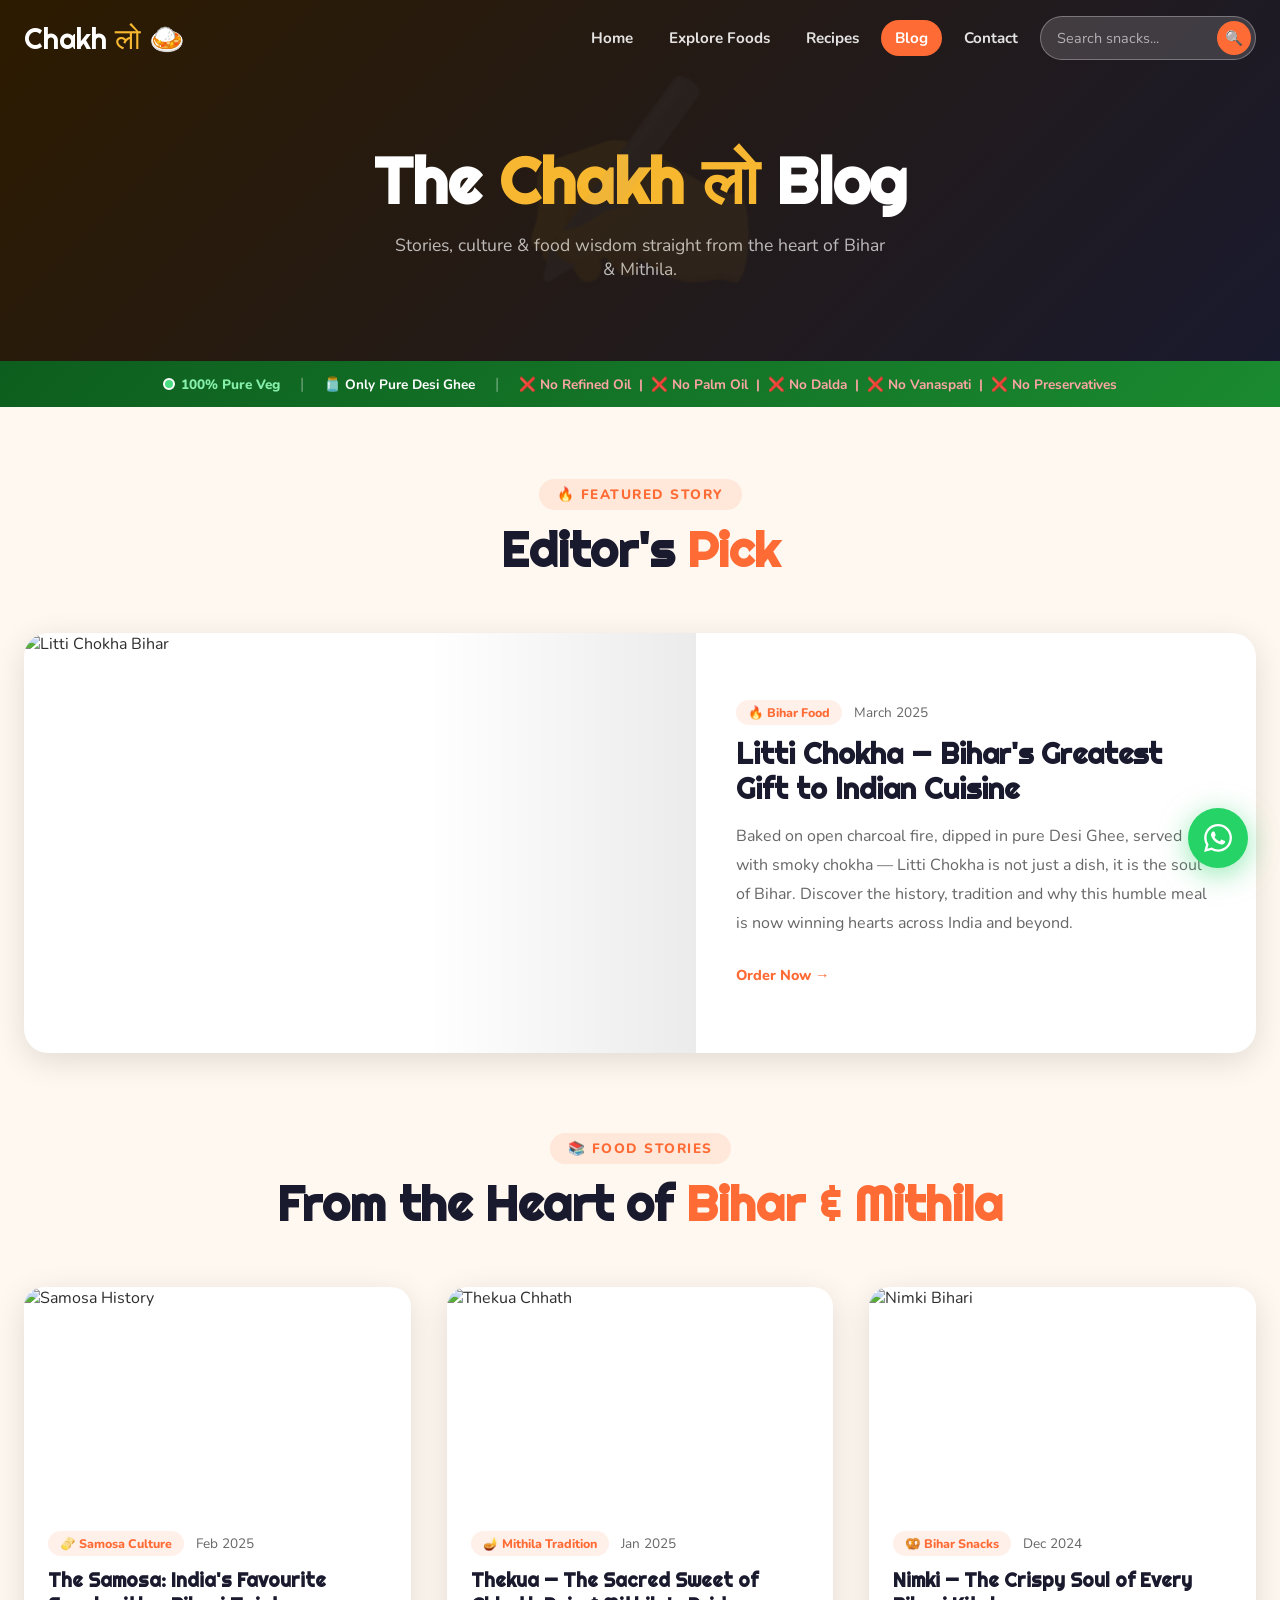
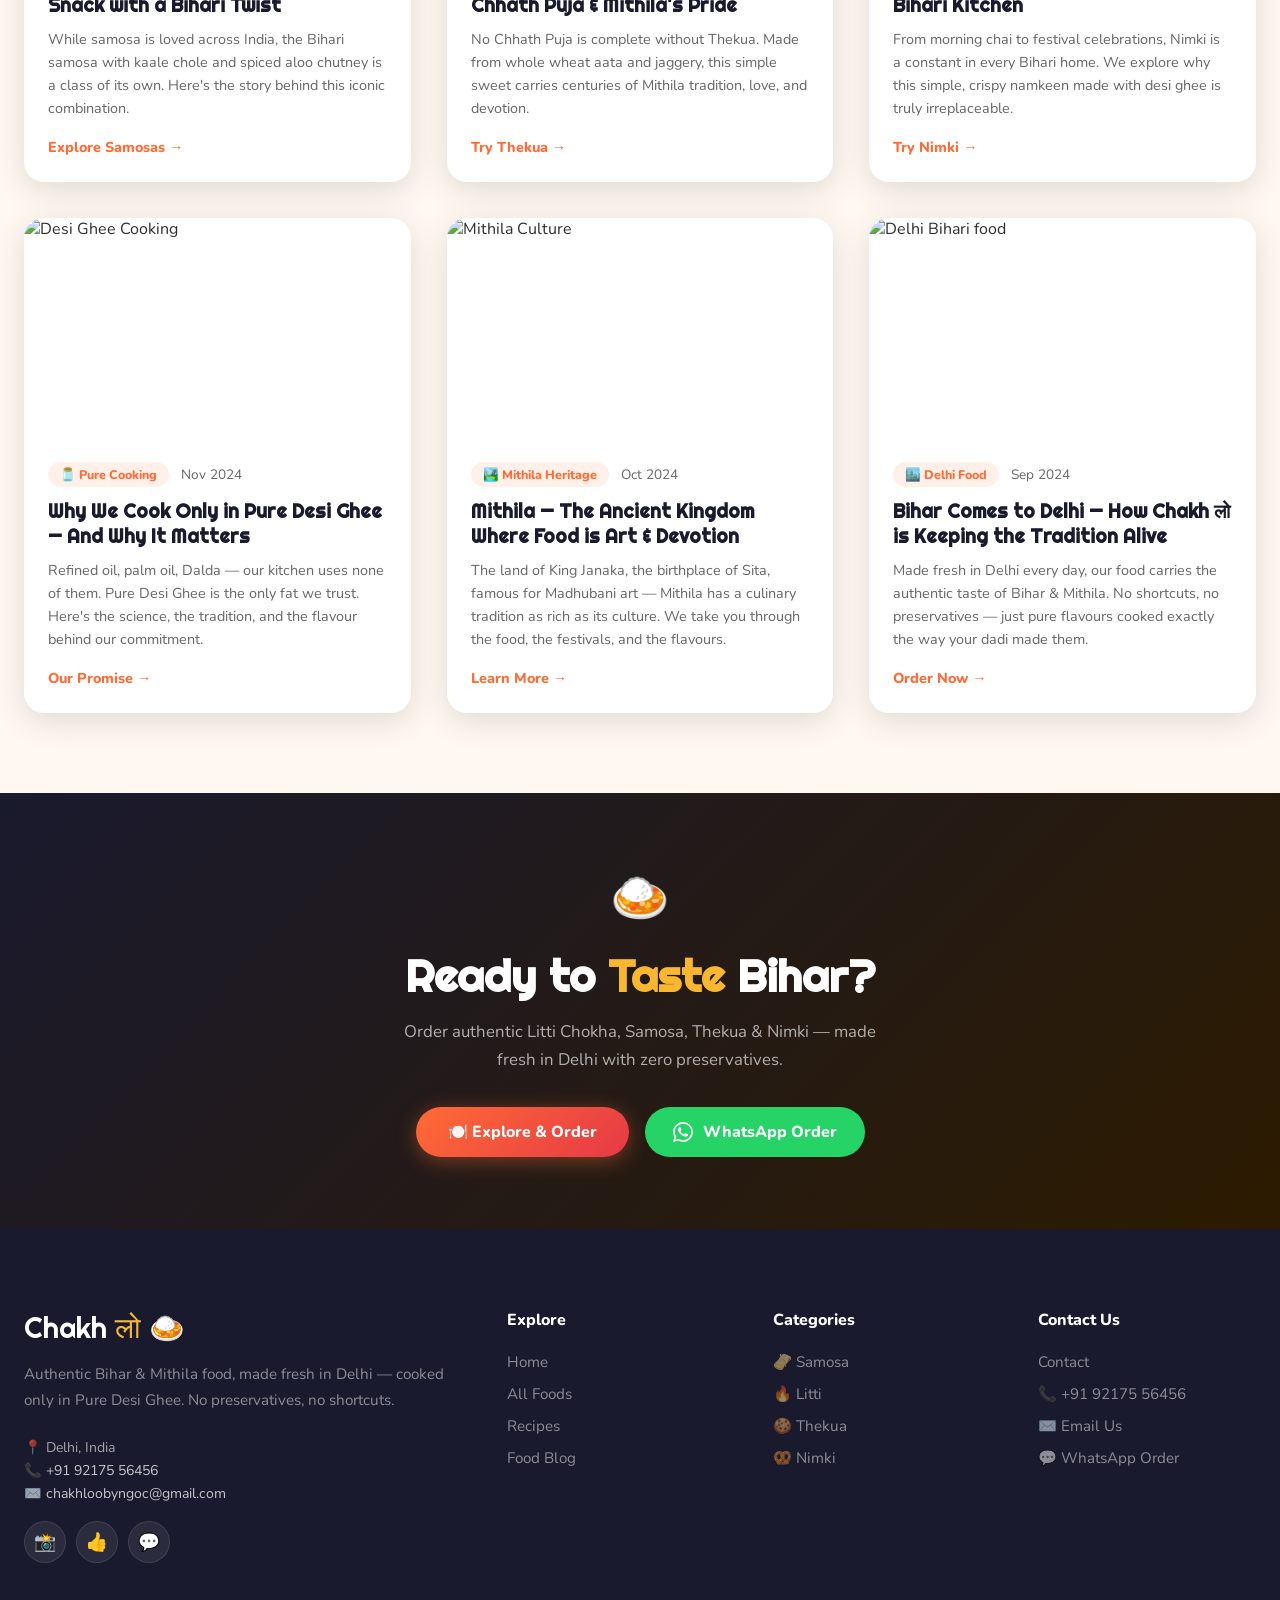
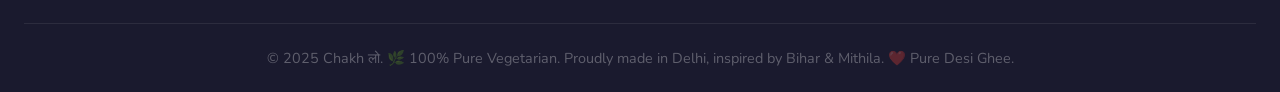
==== commit e0956b00: "Add files via upload" ====
--- a/blog.html
+++ b/blog.html
@@ -3,8 +3,8 @@
 <head>
   <meta charset="UTF-8" />
   <meta name="viewport" content="width=device-width, initial-scale=1.0" />
-  <title>Food Blog – Chakh लो</title>
-  <meta name="description" content="Read the latest articles about street snacks, food culture, cooking tips, and more on Chakh लो Blog." />
+  <title>Blog – Chakh लो | Bihar &amp; Mithila Food Stories</title>
+  <meta name="description" content="Stories, culture, and recipes from the heart of Bihar &amp; Mithila — Litti Chokha, Thekua, Samosa, Nimki and more. 100% Pure Veg." />
   <link rel="preconnect" href="https://fonts.googleapis.com" />
   <link rel="preconnect" href="https://fonts.gstatic.com" crossorigin />
   <link href="https://fonts.googleapis.com/css2?family=Righteous&family=Nunito:wght@400;600;700;800&family=Dancing+Script:wght@700&display=swap" rel="stylesheet" />
@@ -30,39 +30,52 @@
   <section class="page-hero" data-emoji="✍️">
     <div class="container">
       <h1>The <span>Chakh लो</span> Blog</h1>
-      <p>Stories, tips, and deep dives into the world's most delicious bites.</p>
-    </div>
-  </section>
+      <p>Stories, culture &amp; food wisdom straight from the heart of Bihar &amp; Mithila.</p>
+    </div>
+  </section>
+
+  <!-- Green Bar -->
+  <div style="background:linear-gradient(135deg,#0d5e1e,#1a8a30);padding:12px 24px;text-align:center;">
+    <div style="max-width:1280px;margin:0 auto;display:flex;align-items:center;justify-content:center;gap:20px;flex-wrap:wrap;">
+      <span style="color:#86efac;font-weight:800;font-size:0.85rem;display:flex;align-items:center;gap:6px;"><span style="width:12px;height:12px;background:#4ade80;border-radius:50%;border:2px solid white;display:inline-block;"></span> 100% Pure Veg</span>
+      <span style="color:rgba(255,255,255,0.4);">|</span>
+      <span style="color:white;font-weight:700;font-size:0.85rem;">🫙 Only Pure Desi Ghee</span>
+      <span style="color:rgba(255,255,255,0.4);">|</span>
+      <span style="color:#fca5a5;font-weight:700;font-size:0.85rem;">❌ No Refined Oil &nbsp;|&nbsp; ❌ No Palm Oil &nbsp;|&nbsp; ❌ No Dalda &nbsp;|&nbsp; ❌ No Vanaspati &nbsp;|&nbsp; ❌ No Preservatives</span>
+    </div>
+  </div>
 
   <!-- Featured Post -->
-  <section style="padding: 72px 0 0; background: var(--cream);">
+  <section style="padding:72px 0 0;background:var(--cream);">
     <div class="container">
       <div class="section-header">
-        <span class="tag">📰 Featured Article</span>
+        <span class="tag">🔥 Featured Story</span>
         <h2>Editor's <em>Pick</em></h2>
       </div>
-      <div style="background: white; border-radius: 24px; overflow: hidden; box-shadow: var(--shadow); display: grid; grid-template-columns: 1.2fr 1fr; min-height: 420px;" class="reveal">
-        <div style="overflow: hidden;">
-          <img src="https://images.unsplash.com/photo-1476718406336-bb5a9690ee2a?w=800&q=85" alt="Street Food Culture" style="width:100%; height:100%; object-fit: cover; transition: transform 0.5s;" onmouseover="this.style.transform='scale(1.04)'" onmouseout="this.style.transform='scale(1)'" loading="lazy"/>
-        </div>
-        <div style="padding: 48px 40px; display: flex; flex-direction: column; justify-content: center;">
+      <div style="background:white;border-radius:24px;overflow:hidden;box-shadow:var(--shadow);display:grid;grid-template-columns:1.2fr 1fr;min-height:420px;" class="reveal">
+        <div style="overflow:hidden;position:relative;">
+          <img src="https://images.unsplash.com/photo-1504674900247-0877df9cc836?w=800&q=85" alt="Litti Chokha Bihar" style="width:100%;height:100%;object-fit:cover;transition:transform 0.5s;" onmouseover="this.style.transform='scale(1.04)'" onmouseout="this.style.transform='scale(1)'" loading="lazy"/>
+          <div style="position:absolute;inset:0;background:linear-gradient(to right,transparent 60%,rgba(0,0,0,0.08));pointer-events:none;"></div>
+        </div>
+        <div style="padding:48px 40px;display:flex;flex-direction:column;justify-content:center;">
           <div class="blog-meta">
-            <span class="blog-cat">🛺 Street Food</span>
-            <span class="blog-date">June 15, 2025</span>
-          </div>
-          <h2 style="font-family: var(--font-display); font-size: 1.8rem; color: var(--dark); margin-bottom: 16px; line-height: 1.2;">Why Street Food is the<br/>Soul of Every City</h2>
-          <p style="color: var(--text-light); line-height: 1.8; margin-bottom: 28px; font-size: 1rem;">From Mumbai's Vada Pav to Bangkok's Pad Thai, street food is more than just a meal — it's a cultural artifact, a social equalizer, and the truest expression of a region's food identity. Discover why food lovers travel thousands of miles just to eat from a cart on a noisy corner.</p>
-          <a href="#" class="blog-read-more">Read Full Article →</a>
-        </div>
-      </div>
-    </div>
-  </section>
-
+            <span class="blog-cat">🔥 Bihar Food</span>
+            <span class="blog-date">March 2025</span>
+          </div>
+          <h2 style="font-family:var(--font-display);font-size:1.8rem;color:var(--dark);margin-bottom:16px;line-height:1.2;">Litti Chokha — Bihar's Greatest<br/>Gift to Indian Cuisine</h2>
+          <p style="color:var(--text-light);line-height:1.8;margin-bottom:28px;font-size:1rem;">Baked on open charcoal fire, dipped in pure Desi Ghee, served with smoky chokha — Litti Chokha is not just a dish, it is the soul of Bihar. Discover the history, tradition and why this humble meal is now winning hearts across India and beyond.</p>
+          <a href="contact.html" class="blog-read-more">Order Now →</a>
+        </div>
+      </div>
+    </div>
+  </section>
+
+  <!-- Blog Grid -->
   <section class="blog-section">
     <div class="container">
       <div class="section-header">
-        <span class="tag">📚 Latest Articles</span>
-        <h2>Fresh from the <em>Kitchen</em></h2>
+        <span class="tag">📚 Food Stories</span>
+        <h2>From the Heart of <em>Bihar &amp; Mithila</em></h2>
       </div>
       <div class="blog-grid">
 
@@ -72,127 +85,137 @@
           </div>
           <div class="blog-card-body">
             <div class="blog-meta">
-              <span class="blog-cat">🫙 Indian Snacks</span>
-              <span class="blog-date">June 10, 2025</span>
-            </div>
-            <h3>The Fascinating 1000-Year History of the Samosa</h3>
-            <p>Originally from Central Asia and known as "sambosa," the samosa travelled through Persia and the Middle East before becoming India's favourite snack. Explore its incredible journey.</p>
-            <a href="#" class="blog-read-more">Read More →</a>
-          </div>
-        </div>
-
-        <div class="blog-card reveal">
-          <div class="blog-card-img">
-            <img src="https://images.unsplash.com/photo-1455619452474-d2be8b1e70cd?w=500&q=80" alt="Spices" loading="lazy"/>
-          </div>
-          <div class="blog-card-body">
-            <div class="blog-meta">
-              <span class="blog-cat">🌶️ Cooking Tips</span>
-              <span class="blog-date">June 5, 2025</span>
-            </div>
-            <h3>10 Essential Indian Spices Every Home Cook Needs</h3>
-            <p>Cumin, coriander, turmeric, cardamom — the building blocks of Indian cuisine. We break down what each spice does and how to use them to transform your everyday cooking.</p>
-            <a href="#" class="blog-read-more">Read More →</a>
-          </div>
-        </div>
-
-        <div class="blog-card reveal">
-          <div class="blog-card-img">
-            <img src="https://images.unsplash.com/photo-1551024601-bec78aea704b?w=500&q=80" alt="Sweets" loading="lazy"/>
-          </div>
-          <div class="blog-card-body">
-            <div class="blog-meta">
-              <span class="blog-cat">🍮 Sweets</span>
-              <span class="blog-date">May 28, 2025</span>
-            </div>
-            <h3>A Sweet Tour: India's Most Iconic Mithai by Region</h3>
-            <p>From Rasgulla in Bengal to Mysore Pak in Karnataka to Ladoo from Rajasthan — India's sweets are as diverse as its languages. This guide takes you on a delicious regional tour.</p>
-            <a href="#" class="blog-read-more">Read More →</a>
-          </div>
-        </div>
-
-        <div class="blog-card reveal">
-          <div class="blog-card-img">
-            <img src="https://images.unsplash.com/photo-1512621776951-a57141f2eefd?w=500&q=80" alt="Healthy Snacks" loading="lazy"/>
-          </div>
-          <div class="blog-card-body">
-            <div class="blog-meta">
-              <span class="blog-cat">🥗 Healthy Eating</span>
-              <span class="blog-date">May 20, 2025</span>
-            </div>
-            <h3>Guilt-Free Snacking: 7 Healthy Bites That Actually Taste Amazing</h3>
-            <p>Who said healthy snacks have to be boring? From roasted makhana to sprouted moong chaat, these snacks prove you can eat well and still satisfy those cravings.</p>
-            <a href="#" class="blog-read-more">Read More →</a>
-          </div>
-        </div>
-
-        <div class="blog-card reveal">
-          <div class="blog-card-img">
-            <img src="https://images.unsplash.com/photo-1544145945-f90425340c7e?w=500&q=80" alt="Beverages" loading="lazy"/>
-          </div>
-          <div class="blog-card-body">
-            <div class="blog-meta">
-              <span class="blog-cat">🥤 Beverages</span>
-              <span class="blog-date">May 15, 2025</span>
-            </div>
-            <h3>Lassi, Chaas, Sharbat: India's Greatest Summer Drinks Ranked</h3>
-            <p>As temperatures rise, India's traditional drink culture comes alive. We rank and review the country's most refreshing summer beverages — from sweet mango lassi to tangy aam panna.</p>
-            <a href="#" class="blog-read-more">Read More →</a>
-          </div>
-        </div>
-
-        <div class="blog-card reveal">
-          <div class="blog-card-img">
-            <img src="https://images.unsplash.com/photo-1565299624946-b28f40a0ae38?w=500&q=80" alt="Fast Food" loading="lazy"/>
-          </div>
-          <div class="blog-card-body">
-            <div class="blog-meta">
-              <span class="blog-cat">🍕 Fast Food</span>
-              <span class="blog-date">May 8, 2025</span>
-            </div>
-            <h3>The Rise of Indian-Fusion Fast Food: A New Flavour Revolution</h3>
-            <p>Pizza topped with paneer tikka, burgers with mint chutney sauces, tacos stuffed with Amritsari fish — India's fusion food scene is exploding. Here's what's leading the charge.</p>
-            <a href="#" class="blog-read-more">Read More →</a>
-          </div>
-        </div>
-
-      </div>
-    </div>
-  </section>
-
-  <!-- Newsletter mini CTA -->
-  <section class="newsletter">
-    <div class="container">
-      <div class="newsletter-inner">
-        <div class="nl-emojis">🍕 🧆 🍜 🍩 🥙 🍣</div>
-        <h2>Get Fresh Articles Weekly!</h2>
-        <p>Subscribe and never miss a new food story, recipe reveal, or snack discovery.</p>
-        <form class="nl-form" onsubmit="handleSubscribe(event)">
-          <div class="nl-input-group">
-            <input type="email" placeholder="Your email address..." required id="nlEmail"/>
-            <button type="submit" class="btn btn-primary">Subscribe 🎉</button>
-          </div>
-        </form>
-        <div id="nlSuccess" class="nl-success" style="display:none;">🎊 You're in! Welcome to the Chakh लो food family!</div>
-      </div>
-    </div>
-  </section>
+              <span class="blog-cat">🫔 Samosa Culture</span>
+              <span class="blog-date">Feb 2025</span>
+            </div>
+            <h3>The Samosa: India's Favourite Snack with a Bihari Twist</h3>
+            <p>While samosa is loved across India, the Bihari samosa with kaale chole and spiced aloo chutney is a class of its own. Here's the story behind this iconic combination.</p>
+            <a href="menu.html?cat=samosa" class="blog-read-more">Explore Samosas →</a>
+          </div>
+        </div>
+
+        <div class="blog-card reveal">
+          <div class="blog-card-img">
+            <img src="https://images.unsplash.com/photo-1551024601-bec78aea704b?w=500&q=80" alt="Thekua Chhath" loading="lazy"/>
+          </div>
+          <div class="blog-card-body">
+            <div class="blog-meta">
+              <span class="blog-cat">🪔 Mithila Tradition</span>
+              <span class="blog-date">Jan 2025</span>
+            </div>
+            <h3>Thekua — The Sacred Sweet of Chhath Puja &amp; Mithila's Pride</h3>
+            <p>No Chhath Puja is complete without Thekua. Made from whole wheat aata and jaggery, this simple sweet carries centuries of Mithila tradition, love, and devotion.</p>
+            <a href="menu.html?cat=thekua" class="blog-read-more">Try Thekua →</a>
+          </div>
+        </div>
+
+        <div class="blog-card reveal">
+          <div class="blog-card-img">
+            <img src="https://images.unsplash.com/photo-1455619452474-d2be8b1e70cd?w=500&q=80" alt="Nimki Bihari" loading="lazy"/>
+          </div>
+          <div class="blog-card-body">
+            <div class="blog-meta">
+              <span class="blog-cat">🥨 Bihar Snacks</span>
+              <span class="blog-date">Dec 2024</span>
+            </div>
+            <h3>Nimki — The Crispy Soul of Every Bihari Kitchen</h3>
+            <p>From morning chai to festival celebrations, Nimki is a constant in every Bihari home. We explore why this simple, crispy namkeen made with desi ghee is truly irreplaceable.</p>
+            <a href="menu.html?cat=nimki" class="blog-read-more">Try Nimki →</a>
+          </div>
+        </div>
+
+        <div class="blog-card reveal">
+          <div class="blog-card-img">
+            <img src="https://images.unsplash.com/photo-1504674900247-0877df9cc836?w=500&q=80" alt="Desi Ghee Cooking" loading="lazy"/>
+          </div>
+          <div class="blog-card-body">
+            <div class="blog-meta">
+              <span class="blog-cat">🫙 Pure Cooking</span>
+              <span class="blog-date">Nov 2024</span>
+            </div>
+            <h3>Why We Cook Only in Pure Desi Ghee — And Why It Matters</h3>
+            <p>Refined oil, palm oil, Dalda — our kitchen uses none of them. Pure Desi Ghee is the only fat we trust. Here's the science, the tradition, and the flavour behind our commitment.</p>
+            <a href="index.html#veg-notice" class="blog-read-more">Our Promise →</a>
+          </div>
+        </div>
+
+        <div class="blog-card reveal">
+          <div class="blog-card-img">
+            <img src="https://images.unsplash.com/photo-1476718406336-bb5a9690ee2a?w=500&q=80" alt="Mithila Culture" loading="lazy"/>
+          </div>
+          <div class="blog-card-body">
+            <div class="blog-meta">
+              <span class="blog-cat">🏞️ Mithila Heritage</span>
+              <span class="blog-date">Oct 2024</span>
+            </div>
+            <h3>Mithila — The Ancient Kingdom Where Food is Art &amp; Devotion</h3>
+            <p>The land of King Janaka, the birthplace of Sita, famous for Madhubani art — Mithila has a culinary tradition as rich as its culture. We take you through the food, the festivals, and the flavours.</p>
+            <a href="contact.html" class="blog-read-more">Learn More →</a>
+          </div>
+        </div>
+
+        <div class="blog-card reveal">
+          <div class="blog-card-img">
+            <img src="https://images.unsplash.com/photo-1512621776951-a57141f2eefd?w=500&q=80" alt="Delhi Bihari food" loading="lazy"/>
+          </div>
+          <div class="blog-card-body">
+            <div class="blog-meta">
+              <span class="blog-cat">🏙️ Delhi Food</span>
+              <span class="blog-date">Sep 2024</span>
+            </div>
+            <h3>Bihar Comes to Delhi — How Chakh लो is Keeping the Tradition Alive</h3>
+            <p>Made fresh in Delhi every day, our food carries the authentic taste of Bihar &amp; Mithila. No shortcuts, no preservatives — just pure flavours cooked exactly the way your dadi made them.</p>
+            <a href="menu.html" class="blog-read-more">Order Now →</a>
+          </div>
+        </div>
+
+      </div>
+    </div>
+  </section>
+
+  <!-- CTA Banner -->
+  <section style="padding:72px 0;background:linear-gradient(135deg,#1A1A2E,#2D1B00);">
+    <div class="container">
+      <div style="text-align:center;">
+        <div style="font-size:3rem;margin-bottom:16px;">🍛</div>
+        <h2 style="font-family:var(--font-display);font-size:clamp(1.8rem,4vw,2.8rem);color:white;margin-bottom:14px;">Ready to <span style="color:var(--yellow);">Taste</span> Bihar?</h2>
+        <p style="color:rgba(255,255,255,0.65);font-size:1.05rem;max-width:500px;margin:0 auto 32px;line-height:1.7;">Order authentic Litti Chokha, Samosa, Thekua &amp; Nimki — made fresh in Delhi with zero preservatives.</p>
+        <div style="display:flex;gap:16px;justify-content:center;flex-wrap:wrap;">
+          <a href="menu.html" class="btn btn-primary">🍽️ Explore &amp; Order</a>
+          <a href="https://wa.me/919217556456?text=Hi!%20I%20want%20to%20place%20an%20order%20from%20Chakh%20Lo" target="_blank" style="display:inline-flex;align-items:center;gap:10px;background:#25D366;color:white;border-radius:50px;padding:14px 28px;font-weight:800;font-size:1rem;transition:all 0.3s;">
+            <svg viewBox="0 0 24 24" width="20" height="20" fill="white"><path d="M17.472 14.382c-.297-.149-1.758-.867-2.03-.967-.273-.099-.471-.148-.67.15-.197.297-.767.966-.94 1.164-.173.199-.347.223-.644.075-.297-.15-1.255-.463-2.39-1.475-.883-.788-1.48-1.761-1.653-2.059-.173-.297-.018-.458.13-.606.134-.133.298-.347.446-.52.149-.174.198-.298.298-.497.099-.198.05-.371-.025-.52-.075-.149-.669-1.612-.916-2.207-.242-.579-.487-.5-.669-.51-.173-.008-.371-.01-.57-.01-.198 0-.52.074-.792.372-.272.297-1.04 1.016-1.04 2.479 0 1.462 1.065 2.875 1.213 3.074.149.198 2.096 3.2 5.077 4.487.709.306 1.262.489 1.694.625.712.227 1.36.195 1.871.118.571-.085 1.758-.719 2.006-1.413.248-.694.248-1.289.173-1.413-.074-.124-.272-.198-.57-.347m-5.421 7.403h-.004a9.87 9.87 0 01-5.031-1.378l-.361-.214-3.741.982.998-3.648-.235-.374a9.86 9.86 0 01-1.51-5.26c.001-5.45 4.436-9.884 9.888-9.884 2.64 0 5.122 1.03 6.988 2.898a9.825 9.825 0 012.893 6.994c-.003 5.45-4.437 9.884-9.885 9.884m8.413-18.297A11.815 11.815 0 0012.05 0C5.495 0 .16 5.335.157 11.892c0 2.096.547 4.142 1.588 5.945L.057 24l6.305-1.654a11.882 11.882 0 005.683 1.448h.005c6.554 0 11.89-5.335 11.893-11.893a11.821 11.821 0 00-3.48-8.413z"/></svg>
+            WhatsApp Order
+          </a>
+        </div>
+      </div>
+    </div>
+  </section>
+
+  <!-- WhatsApp FAB -->
+  <a href="https://wa.me/919217556456?text=Hi!%20I%20want%20to%20place%20an%20order%20from%20Chakh%20Lo" target="_blank" class="fab-whatsapp" title="Order on WhatsApp">
+    <svg viewBox="0 0 24 24" width="28" height="28" fill="white"><path d="M17.472 14.382c-.297-.149-1.758-.867-2.03-.967-.273-.099-.471-.148-.67.15-.197.297-.767.966-.94 1.164-.173.199-.347.223-.644.075-.297-.15-1.255-.463-2.39-1.475-.883-.788-1.48-1.761-1.653-2.059-.173-.297-.018-.458.13-.606.134-.133.298-.347.446-.52.149-.174.198-.298.298-.497.099-.198.05-.371-.025-.52-.075-.149-.669-1.612-.916-2.207-.242-.579-.487-.5-.669-.51-.173-.008-.371-.01-.57-.01-.198 0-.52.074-.792.372-.272.297-1.04 1.016-1.04 2.479 0 1.462 1.065 2.875 1.213 3.074.149.198 2.096 3.2 5.077 4.487.709.306 1.262.489 1.694.625.712.227 1.36.195 1.871.118.571-.085 1.758-.719 2.006-1.413.248-.694.248-1.289.173-1.413-.074-.124-.272-.198-.57-.347m-5.421 7.403h-.004a9.87 9.87 0 01-5.031-1.378l-.361-.214-3.741.982.998-3.648-.235-.374a9.86 9.86 0 01-1.51-5.26c.001-5.45 4.436-9.884 9.888-9.884 2.64 0 5.122 1.03 6.988 2.898a9.825 9.825 0 012.893 6.994c-.003 5.45-4.437 9.884-9.885 9.884m8.413-18.297A11.815 11.815 0 0012.05 0C5.495 0 .16 5.335.157 11.892c0 2.096.547 4.142 1.588 5.945L.057 24l6.305-1.654a11.882 11.882 0 005.683 1.448h.005c6.554 0 11.89-5.335 11.893-11.893a11.821 11.821 0 00-3.48-8.413z"/></svg>
+  </a>
 
   <footer class="footer">
     <div class="container">
       <div class="footer-grid">
         <div class="footer-brand">
           <a href="index.html" class="logo">Chakh <span>लो</span> 🍛</a>
-          <p>Your ultimate destination for exploring delicious snacks and dishes from cultures around the world.</p>
+          <p>Authentic Bihar &amp; Mithila food, made fresh in Delhi — cooked only in Pure Desi Ghee. No preservatives, no shortcuts.</p>
+          <div style="margin:14px 0 4px;color:rgba(255,255,255,0.6);font-size:0.88rem;">📍 Delhi, India</div>
+          <div style="margin-bottom:4px;color:rgba(255,255,255,0.6);font-size:0.88rem;">📞 <a href="tel:+919217556456" style="color:rgba(255,255,255,0.75);">+91 92175 56456</a></div>
+          <div style="margin-bottom:18px;color:rgba(255,255,255,0.6);font-size:0.88rem;">✉️ <a href="mailto:chakhloobyngoc@gmail.com" style="color:rgba(255,255,255,0.75);">chakhloobyngoc@gmail.com</a></div>
           <div class="social-links">
-            <a href="#" class="social-btn">📸</a><a href="#" class="social-btn">👍</a><a href="#" class="social-btn">▶️</a><a href="#" class="social-btn">🐦</a>
+            <a href="https://www.instagram.com/chakhloobyngoc/" target="_blank" class="social-btn" title="Instagram">📸</a>
+            <a href="https://www.facebook.com/Chakhloobyngoc" target="_blank" class="social-btn" title="Facebook">👍</a>
+            <a href="https://wa.me/919217556456" target="_blank" class="social-btn" title="WhatsApp">💬</a>
           </div>
         </div>
         <div class="footer-links"><h4>Explore</h4><ul><li><a href="index.html">Home</a></li><li><a href="menu.html">All Foods</a></li><li><a href="recipes.html">Recipes</a></li><li><a href="blog.html">Food Blog</a></li></ul></div>
-        <div class="footer-links"><h4>Categories</h4><ul><li><a href="menu.html?cat=street">Street Food</a></li><li><a href="menu.html?cat=indian">Indian Snacks</a></li><li><a href="menu.html?cat=sweets">Sweets</a></li><li><a href="menu.html?cat=healthy">Healthy</a></li></ul></div>
-        <div class="footer-links"><h4>Company</h4><ul><li><a href="contact.html">Contact</a></li><li><a href="#">About Us</a></li><li><a href="#">Privacy Policy</a></li><li><a href="#">Submit a Recipe</a></li></ul></div>
-      </div>
-      <div class="footer-bottom"><p>© 2025 Chakh लो. Made with ❤️ and a lot of hunger.</p></div>
+        <div class="footer-links"><h4>Categories</h4><ul><li><a href="menu.html?cat=samosa">🫔 Samosa</a></li><li><a href="menu.html?cat=litti">🔥 Litti</a></li><li><a href="menu.html?cat=thekua">🍪 Thekua</a></li><li><a href="menu.html?cat=nimki">🥨 Nimki</a></li></ul></div>
+        <div class="footer-links"><h4>Contact Us</h4><ul><li><a href="contact.html">Contact</a></li><li><a href="tel:+919217556456">📞 +91 92175 56456</a></li><li><a href="mailto:chakhloobyngoc@gmail.com">✉️ Email Us</a></li><li><a href="https://wa.me/919217556456" target="_blank">💬 WhatsApp Order</a></li></ul></div>
+      </div>
+      <div class="footer-bottom"><p>© 2025 Chakh लो. 🌿 100% Pure Vegetarian. Proudly made in Delhi, inspired by Bihar &amp; Mithila. ❤️ Pure Desi Ghee.</p></div>
     </div>
   </footer>
 
--- a/style.css
+++ b/style.css
@@ -11,6 +11,7 @@
   --darkbrown: #2D1B00;
   --white: #FFFFFF;
   --green: #27AE60;
+  --green-dark: #1e8449;
   --purple: #9B59B6;
   --teal: #1ABC9C;
   --text: #2D2D2D;
@@ -143,6 +144,191 @@
 .center-btn { text-align: center; margin-top: 48px; }
 
 /* ============================================
+   VEG NOTICE BANNER
+   ============================================ */
+.veg-notice-banner {
+  background: linear-gradient(135deg, #0d5e1e 0%, #1a8a30 50%, #0d5e1e 100%);
+  padding: 0;
+  overflow: hidden;
+  position: relative;
+}
+.veg-notice-banner::before {
+  content: '';
+  position: absolute;
+  inset: 0;
+  background: url("data:image/svg+xml,%3Csvg width='60' height='60' viewBox='0 0 60 60' xmlns='http://www.w3.org/2000/svg'%3E%3Cg fill='%23ffffff' fill-opacity='0.04'%3E%3Cpath d='M36 34v-4h-2v4h-4v2h4v4h2v-4h4v-2h-4zm0-30V0h-2v4h-4v2h4v4h2V6h4V4h-4zM6 34v-4H4v4H0v2h4v4h2v-4h4v-2H6zM6 4V0H4v4H0v2h4v4h2V6h4V4H6z'/%3E%3C/g%3E%3C/svg%3E");
+}
+.veg-notice-inner {
+  position: relative;
+  z-index: 1;
+  padding: 60px 24px 70px;
+  max-width: 1280px;
+  margin: 0 auto;
+}
+.veg-notice-top {
+  text-align: center;
+  margin-bottom: 48px;
+}
+.veg-main-badge {
+  display: inline-flex;
+  align-items: center;
+  gap: 12px;
+  background: rgba(255,255,255,0.15);
+  border: 2px solid rgba(255,255,255,0.4);
+  border-radius: 50px;
+  padding: 12px 28px;
+  margin-bottom: 20px;
+}
+.veg-dot {
+  width: 20px; height: 20px;
+  border-radius: 50%;
+  background: #4ade80;
+  border: 3px solid white;
+  box-shadow: 0 0 12px rgba(74,222,128,0.6);
+  animation: vegPulse 2s ease-in-out infinite;
+}
+@keyframes vegPulse {
+  0%, 100% { box-shadow: 0 0 12px rgba(74,222,128,0.6); }
+  50% { box-shadow: 0 0 24px rgba(74,222,128,1); }
+}
+.veg-main-badge span {
+  font-family: var(--font-display);
+  font-size: 1.2rem;
+  color: white;
+  letter-spacing: 1px;
+}
+.veg-notice-top h2 {
+  font-family: var(--font-display);
+  font-size: clamp(1.8rem, 3.5vw, 2.6rem);
+  color: white;
+  line-height: 1.2;
+  margin-bottom: 10px;
+}
+.veg-notice-top h2 em {
+  font-style: normal;
+  color: #86efac;
+}
+.veg-notice-top p {
+  color: rgba(255,255,255,0.78);
+  font-size: 1rem;
+}
+.veg-pills {
+  display: flex;
+  flex-wrap: wrap;
+  gap: 14px;
+  justify-content: center;
+}
+.veg-pill {
+  display: flex;
+  align-items: center;
+  gap: 10px;
+  background: rgba(255,255,255,0.12);
+  border: 1.5px solid rgba(255,255,255,0.25);
+  border-radius: 50px;
+  padding: 12px 22px;
+  color: white;
+  font-weight: 700;
+  font-size: 0.9rem;
+  transition: var(--transition);
+}
+.veg-pill:hover {
+  background: rgba(255,255,255,0.22);
+  transform: translateY(-3px);
+}
+.veg-pill .pill-icon {
+  font-size: 1.3rem;
+}
+.veg-pill.highlight {
+  background: rgba(134,239,172,0.2);
+  border-color: #86efac;
+  color: #86efac;
+}
+
+/* ---- INGREDIENT POLICY SECTION ---- */
+.ingredient-policy {
+  background: white;
+  padding: 80px 0;
+}
+.ingredient-policy-inner {
+  display: grid;
+  grid-template-columns: 1fr 1fr;
+  gap: 64px;
+  align-items: center;
+}
+.policy-text .tag {
+  display: inline-block;
+  background: rgba(39,174,96,0.12);
+  color: var(--green);
+  font-weight: 800;
+  font-size: 0.85rem;
+  letter-spacing: 1.5px;
+  text-transform: uppercase;
+  padding: 6px 18px;
+  border-radius: 50px;
+  margin-bottom: 16px;
+}
+.policy-text h2 {
+  font-family: var(--font-display);
+  font-size: clamp(1.8rem, 3vw, 2.5rem);
+  color: var(--dark);
+  margin-bottom: 16px;
+  line-height: 1.2;
+}
+.policy-text h2 em { font-style: normal; color: var(--green); }
+.policy-text p { color: var(--text-light); font-size: 1rem; line-height: 1.8; margin-bottom: 28px; }
+.policy-list {
+  display: flex;
+  flex-direction: column;
+  gap: 12px;
+}
+.policy-item {
+  display: flex;
+  align-items: center;
+  gap: 12px;
+  padding: 12px 18px;
+  border-radius: var(--radius-sm);
+  background: #f0fdf4;
+  border: 1.5px solid #bbf7d0;
+  font-weight: 700;
+  color: var(--dark);
+  font-size: 0.95rem;
+}
+.policy-item .check { color: var(--green); font-size: 1.1rem; }
+.policy-item.no-item {
+  background: #fff1f2;
+  border-color: #fecdd3;
+  color: #9f1239;
+}
+.policy-item.no-item .check { color: #e11d48; }
+.policy-visual {
+  background: linear-gradient(135deg, #0d5e1e, #1a8a30);
+  border-radius: var(--radius);
+  padding: 48px 40px;
+  text-align: center;
+  box-shadow: var(--shadow);
+}
+.policy-visual-icon { font-size: 5rem; margin-bottom: 20px; }
+.policy-visual h3 {
+  font-family: var(--font-display);
+  font-size: 1.6rem;
+  color: white;
+  margin-bottom: 12px;
+}
+.policy-visual p { color: rgba(255,255,255,0.75); line-height: 1.7; margin-bottom: 24px; }
+.ghee-badge {
+  display: inline-flex;
+  align-items: center;
+  gap: 8px;
+  background: rgba(255,255,255,0.15);
+  border: 1.5px solid rgba(255,255,255,0.35);
+  color: #fde68a;
+  font-weight: 800;
+  padding: 10px 24px;
+  border-radius: 50px;
+  font-size: 0.95rem;
+}
+
+/* ============================================
    NAVBAR
    ============================================ */
 .navbar {
@@ -463,71 +649,139 @@
 }
 .categories-grid {
   display: grid;
-  grid-template-columns: repeat(auto-fill, minmax(300px, 1fr));
+  grid-template-columns: repeat(auto-fill, minmax(280px, 1fr));
   gap: 28px;
 }
+/* ---- CATEGORY CARDS (redesigned) ---- */
 .cat-card {
   border-radius: var(--radius);
   overflow: hidden;
-  background: white;
   box-shadow: var(--shadow);
   transition: var(--transition);
   position: relative;
   display: block;
+  background: var(--dark);
+  min-height: 340px;
 }
 .cat-card:hover {
-  transform: translateY(-10px);
+  transform: translateY(-12px);
   box-shadow: var(--shadow-hover);
 }
+
+/* Full-bleed image fills the card */
 .cat-img {
-  height: 200px;
+  position: absolute;
+  inset: 0;
   overflow: hidden;
-  position: relative;
 }
 .cat-img img {
   width: 100%;
   height: 100%;
   object-fit: cover;
-  transition: transform 0.5s ease;
-}
-.cat-card:hover .cat-img img { transform: scale(1.08); }
+  transition: transform 0.6s ease;
+  filter: brightness(0.55);
+}
+.cat-card:hover .cat-img img {
+  transform: scale(1.1);
+  filter: brightness(0.45);
+}
+
+/* Gradient overlay: dark bottom, transparent top */
+.cat-card::after {
+  content: "";
+  position: absolute;
+  inset: 0;
+  background: linear-gradient(
+    to bottom,
+    transparent 30%,
+    rgba(26, 26, 46, 0.55) 60%,
+    rgba(26, 26, 46, 0.92) 100%
+  );
+  z-index: 1;
+  pointer-events: none;
+}
+
+/* Coloured top accent bar */
 .cat-card::before {
-  content: '';
+  content: "";
+  position: absolute;
+  top: 0; left: 0; right: 0;
+  height: 5px;
+  background: var(--c);
+  z-index: 3;
+}
+
+/* All text content sits above overlay */
+.cat-info {
   position: absolute;
   bottom: 0; left: 0; right: 0;
-  height: 6px;
+  padding: 24px 28px 28px;
+  z-index: 2;
+}
+
+/* Big floating emoji top-right */
+.cat-emoji {
+  position: absolute;
+  top: 20px;
+  right: 20px;
+  font-size: 2.8rem;
+  z-index: 2;
+  filter: drop-shadow(0 4px 12px rgba(0,0,0,0.5));
+  transition: transform 0.4s ease;
+}
+.cat-card:hover .cat-emoji {
+  transform: scale(1.18) rotate(-6deg);
+}
+
+.cat-info h3 {
+  font-family: var(--font-display);
+  font-size: 1.5rem;
+  color: white;
+  margin-bottom: 6px;
+  line-height: 1.1;
+  text-shadow: 0 2px 8px rgba(0,0,0,0.4);
+}
+.cat-info p {
+  color: rgba(255, 255, 255, 0.78);
+  font-size: 0.88rem;
+  line-height: 1.55;
+  margin-bottom: 16px;
+}
+.cat-footer {
+  display: flex;
+  align-items: center;
+  justify-content: space-between;
+  gap: 12px;
+}
+.cat-count {
+  display: inline-flex;
+  align-items: center;
+  gap: 5px;
+  background: rgba(255, 255, 255, 0.15);
+  border: 1.5px solid rgba(255, 255, 255, 0.3);
+  color: white;
+  font-size: 0.8rem;
+  font-weight: 800;
+  padding: 5px 14px;
+  border-radius: 50px;
+  backdrop-filter: blur(4px);
+}
+.cat-explore {
+  display: inline-flex;
+  align-items: center;
+  gap: 6px;
   background: var(--c);
-  z-index: 1;
-}
-.cat-info {
-  padding: 20px 24px 24px;
-  position: relative;
-}
-.cat-emoji {
-  font-size: 2rem;
-  display: block;
-  margin-bottom: 8px;
-}
-.cat-info h3 {
-  font-family: var(--font-display);
-  font-size: 1.25rem;
-  color: var(--dark);
-  margin-bottom: 6px;
-}
-.cat-info p {
-  color: var(--text-light);
-  font-size: 0.9rem;
-  line-height: 1.5;
-  margin-bottom: 14px;
-}
-.cat-count {
-  display: inline-block;
-  background: rgba(255,107,53,0.1);
-  color: var(--orange);
-  font-size: 0.8rem;
-  font-weight: 800;
-  padding: 4px 14px;
-  border-radius: 50px;
+  color: white;
+  font-size: 0.82rem;
+  font-weight: 800;
+  padding: 7px 16px;
+  border-radius: 50px;
+  transition: var(--transition);
+  box-shadow: 0 4px 14px rgba(0,0,0,0.25);
+}
+.cat-card:hover .cat-explore {
+  transform: translateX(4px);
+  box-shadow: 0 6px 20px rgba(0,0,0,0.35);
 }
 
 /* ============================================
@@ -824,10 +1078,10 @@
   overflow: hidden;
 }
 .newsletter::before {
-  content: '';
+  content: "";
   position: absolute;
   inset: 0;
-  background: url("data:image/svg+xml,%3Csvg width='60' height='60' viewBox='0 0 60 60' xmlns='http://www.w3.org/2000/svg'%3E%3Cg fill='none' fill-rule='evenodd'%3E%3Cg fill='%23ffffff' fill-opacity='0.05'%3E%3Cpath d='M36 34v-4h-2v4h-4v2h4v4h2v-4h4v-2h-4zm0-30V0h-2v4h-4v2h4v4h2V6h4V4h-4zM6 34v-4H4v4H0v2h4v4h2v-4h4v-2H6zM6 4V0H4v4H0v2h4v4h2V6h4V4H6z'/%3E%3C/g%3E%3C/g%3E%3C/svg%3E");
+  background-image: url("data:image/svg+xml,%3Csvg width%3D%2260%22 height%3D%2260%22 viewBox%3D%220 0 60 60%22 xmlns%3D%22http%3A%2F%2Fwww.w3.org%2F2000%2Fsvg%22%3E%3Cg fill%3D%22none%22 fill-rule%3D%22evenodd%22%3E%3Cg fill%3D%22%23ffffff%22 fill-opacity%3D%220.05%22%3E%3Cpath d%3D%22M36 34v-4h-2v4h-4v2h4v4h2v-4h4v-2h-4zm0-30V0h-2v4h-4v2h4v4h2V6h4V4h-4zM6 34v-4H4v4H0v2h4v4h2v-4h4v-2H6zM6 4V0H4v4H0v2h4v4h2V6h4V4H6z%22%2F%3E%3C%2Fg%3E%3C%2Fg%3E%3C%2Fsvg%3E");
 }
 .nl-emojis {
   font-size: 2.2rem;
@@ -1092,6 +1346,18 @@
   border-radius: 50px;
   font-size: 0.78rem;
   font-weight: 800;
+}
+.veg-tag {
+  display: inline-flex;
+  align-items: center;
+  gap: 4px;
+  background: rgba(39,174,96,0.1);
+  color: var(--green);
+  padding: 4px 10px;
+  border-radius: 50px;
+  font-size: 0.75rem;
+  font-weight: 800;
+  border: 1.5px solid rgba(39,174,96,0.3);
 }
 
 /* ============================================
@@ -1302,6 +1568,275 @@
 }
 
 /* ============================================
+   MENU ITEM — PRICE & ACTIONS
+   ============================================ */
+.menu-item-price {
+  font-family: var(--font-display);
+  font-size: 1.25rem;
+  color: var(--orange);
+  font-weight: 900;
+  margin: 10px 0 12px;
+}
+.menu-item-price span {
+  font-family: var(--font-body);
+  font-size: 0.78rem;
+  color: var(--text-light);
+  font-weight: 600;
+}
+.menu-item-actions {
+  display: flex;
+  gap: 8px;
+  margin-top: 14px;
+}
+.btn-add-cart {
+  flex: 1;
+  background: linear-gradient(135deg, var(--orange), var(--red));
+  color: white;
+  border: none;
+  border-radius: 50px;
+  padding: 10px 14px;
+  font-family: var(--font-body);
+  font-weight: 800;
+  font-size: 0.85rem;
+  cursor: pointer;
+  transition: var(--transition);
+}
+.btn-add-cart:hover { transform: translateY(-2px); box-shadow: 0 6px 18px rgba(255,107,53,0.45); }
+.btn-buy-now {
+  flex: 1;
+  background: #25D366;
+  color: white;
+  border-radius: 50px;
+  padding: 10px 14px;
+  font-family: var(--font-body);
+  font-weight: 800;
+  font-size: 0.85rem;
+  text-align: center;
+  transition: var(--transition);
+  display: flex;
+  align-items: center;
+  justify-content: center;
+}
+.btn-buy-now:hover { background: #128C7E; transform: translateY(-2px); }
+
+/* ============================================
+   CART SIDEBAR
+   ============================================ */
+.cart-overlay {
+  display: none;
+  position: fixed;
+  inset: 0;
+  background: rgba(0,0,0,0.5);
+  z-index: 1100;
+  backdrop-filter: blur(3px);
+}
+.cart-overlay.open { display: block; }
+.cart-sidebar {
+  position: fixed;
+  top: 0; right: -420px;
+  width: 400px;
+  max-width: 95vw;
+  height: 100vh;
+  background: white;
+  z-index: 1200;
+  display: flex;
+  flex-direction: column;
+  box-shadow: -8px 0 40px rgba(0,0,0,0.2);
+  transition: right 0.35s cubic-bezier(0.4, 0, 0.2, 1);
+}
+.cart-sidebar.open { right: 0; }
+.cart-header {
+  display: flex;
+  align-items: center;
+  justify-content: space-between;
+  padding: 20px 24px;
+  border-bottom: 2px solid #f0e8dc;
+  background: var(--cream);
+}
+.cart-header h3 {
+  font-family: var(--font-display);
+  font-size: 1.3rem;
+  color: var(--dark);
+}
+.cart-close {
+  background: none;
+  border: 2px solid #ddd;
+  border-radius: 50%;
+  width: 36px; height: 36px;
+  font-size: 1rem;
+  cursor: pointer;
+  display: flex; align-items: center; justify-content: center;
+  transition: var(--transition);
+  color: var(--text);
+}
+.cart-close:hover { background: var(--red); color: white; border-color: var(--red); }
+.cart-items {
+  flex: 1;
+  overflow-y: auto;
+  padding: 16px 20px;
+}
+.cart-empty {
+  text-align: center;
+  padding: 60px 20px;
+  color: var(--text-light);
+  font-size: 1rem;
+  line-height: 1.7;
+}
+.cart-item {
+  display: flex;
+  align-items: center;
+  justify-content: space-between;
+  gap: 12px;
+  padding: 14px 0;
+  border-bottom: 1px solid #f0e8dc;
+}
+.cart-item-info { flex: 1; }
+.cart-item-name {
+  display: block;
+  font-weight: 800;
+  font-size: 0.9rem;
+  color: var(--dark);
+  margin-bottom: 4px;
+}
+.cart-item-price {
+  font-size: 0.82rem;
+  color: var(--orange);
+  font-weight: 700;
+}
+.cart-item-controls {
+  display: flex;
+  align-items: center;
+  gap: 8px;
+  background: #f0e8dc;
+  border-radius: 50px;
+  padding: 4px 6px;
+}
+.cart-item-controls button {
+  background: white;
+  border: none;
+  border-radius: 50%;
+  width: 28px; height: 28px;
+  font-size: 1.1rem;
+  font-weight: 800;
+  cursor: pointer;
+  display: flex; align-items: center; justify-content: center;
+  transition: var(--transition);
+  color: var(--dark);
+  line-height: 1;
+}
+.cart-item-controls button:hover { background: var(--orange); color: white; }
+.cart-item-controls span { font-weight: 800; font-size: 0.9rem; min-width: 20px; text-align: center; }
+.cart-footer {
+  padding: 20px 24px;
+  border-top: 2px solid #f0e8dc;
+  background: var(--cream);
+  display: flex;
+  flex-direction: column;
+  gap: 12px;
+}
+.cart-total {
+  display: flex;
+  justify-content: space-between;
+  align-items: center;
+  font-size: 1rem;
+  font-weight: 700;
+  color: var(--dark);
+}
+.cart-total strong {
+  font-family: var(--font-display);
+  font-size: 1.5rem;
+  color: var(--orange);
+}
+.btn-whatsapp-order {
+  display: flex;
+  align-items: center;
+  justify-content: center;
+  gap: 10px;
+  background: #25D366;
+  color: white;
+  border-radius: 50px;
+  padding: 14px 20px;
+  font-weight: 800;
+  font-size: 1rem;
+  transition: var(--transition);
+  font-family: var(--font-body);
+}
+.btn-whatsapp-order:hover { background: #128C7E; transform: translateY(-2px); box-shadow: 0 6px 20px rgba(37,211,102,0.4); }
+.btn-clear-cart {
+  background: none;
+  border: 2px solid #e0d4c8;
+  color: var(--text-light);
+  border-radius: 50px;
+  padding: 10px;
+  font-family: var(--font-body);
+  font-size: 0.88rem;
+  font-weight: 700;
+  cursor: pointer;
+  transition: var(--transition);
+}
+.btn-clear-cart:hover { border-color: var(--red); color: var(--red); }
+
+/* ============================================
+   FLOATING ACTION BUTTONS
+   ============================================ */
+.fab-whatsapp {
+  position: fixed;
+  bottom: 32px;
+  right: 32px;
+  width: 60px; height: 60px;
+  background: #25D366;
+  border-radius: 50%;
+  display: flex;
+  align-items: center;
+  justify-content: center;
+  box-shadow: 0 6px 28px rgba(37,211,102,0.5);
+  z-index: 999;
+  transition: var(--transition);
+  animation: fabPulse 2.5s ease-in-out infinite;
+}
+.fab-whatsapp:hover {
+  transform: scale(1.12);
+  box-shadow: 0 10px 36px rgba(37,211,102,0.65);
+  animation: none;
+}
+@keyframes fabPulse {
+  0%, 100% { box-shadow: 0 6px 28px rgba(37,211,102,0.5); }
+  50% { box-shadow: 0 6px 40px rgba(37,211,102,0.8); }
+}
+.fab-cart {
+  position: fixed;
+  bottom: 104px;
+  right: 32px;
+  width: 60px; height: 60px;
+  background: linear-gradient(135deg, var(--orange), var(--red));
+  border: none;
+  border-radius: 50%;
+  display: flex;
+  align-items: center;
+  justify-content: center;
+  font-size: 1.4rem;
+  box-shadow: 0 6px 28px rgba(255,107,53,0.45);
+  z-index: 999;
+  cursor: pointer;
+  transition: var(--transition);
+}
+.fab-cart:hover { transform: scale(1.12); box-shadow: 0 10px 36px rgba(255,107,53,0.6); }
+.cart-badge {
+  position: absolute;
+  top: -4px; right: -4px;
+  background: var(--dark);
+  color: white;
+  border-radius: 50%;
+  width: 22px; height: 22px;
+  font-size: 0.72rem;
+  font-weight: 800;
+  display: flex;
+  align-items: center;
+  justify-content: center;
+  border: 2px solid white;
+}
+
+/* ============================================
    SCROLL ANIMATIONS
    ============================================ */
 .reveal {
@@ -1325,6 +1860,7 @@
   .about-inner { grid-template-columns: 1fr; gap: 48px; }
   .footer-grid { grid-template-columns: 1fr 1fr; }
   .contact-inner { grid-template-columns: 1fr; gap: 48px; }
+  .ingredient-policy-inner { grid-template-columns: 1fr; gap: 40px; }
 }
 @media (max-width: 768px) {
   .hamburger { display: flex; }
@@ -1361,6 +1897,11 @@
   .menu-grid { grid-template-columns: 1fr; }
   .sotd-actions { flex-direction: column; }
   .sotd-actions .btn { max-width: 100%; justify-content: center; }
+  .veg-pills { gap: 10px; }
+  .veg-pill { font-size: 0.82rem; padding: 10px 16px; }
+  .fab-whatsapp { bottom: 20px; right: 20px; width: 52px; height: 52px; }
+  .fab-cart { bottom: 84px; right: 20px; width: 52px; height: 52px; font-size: 1.2rem; }
+  .cart-sidebar { width: 100vw; }
 }
 
 /* ---- PAGE TRANSITIONS ---- */
